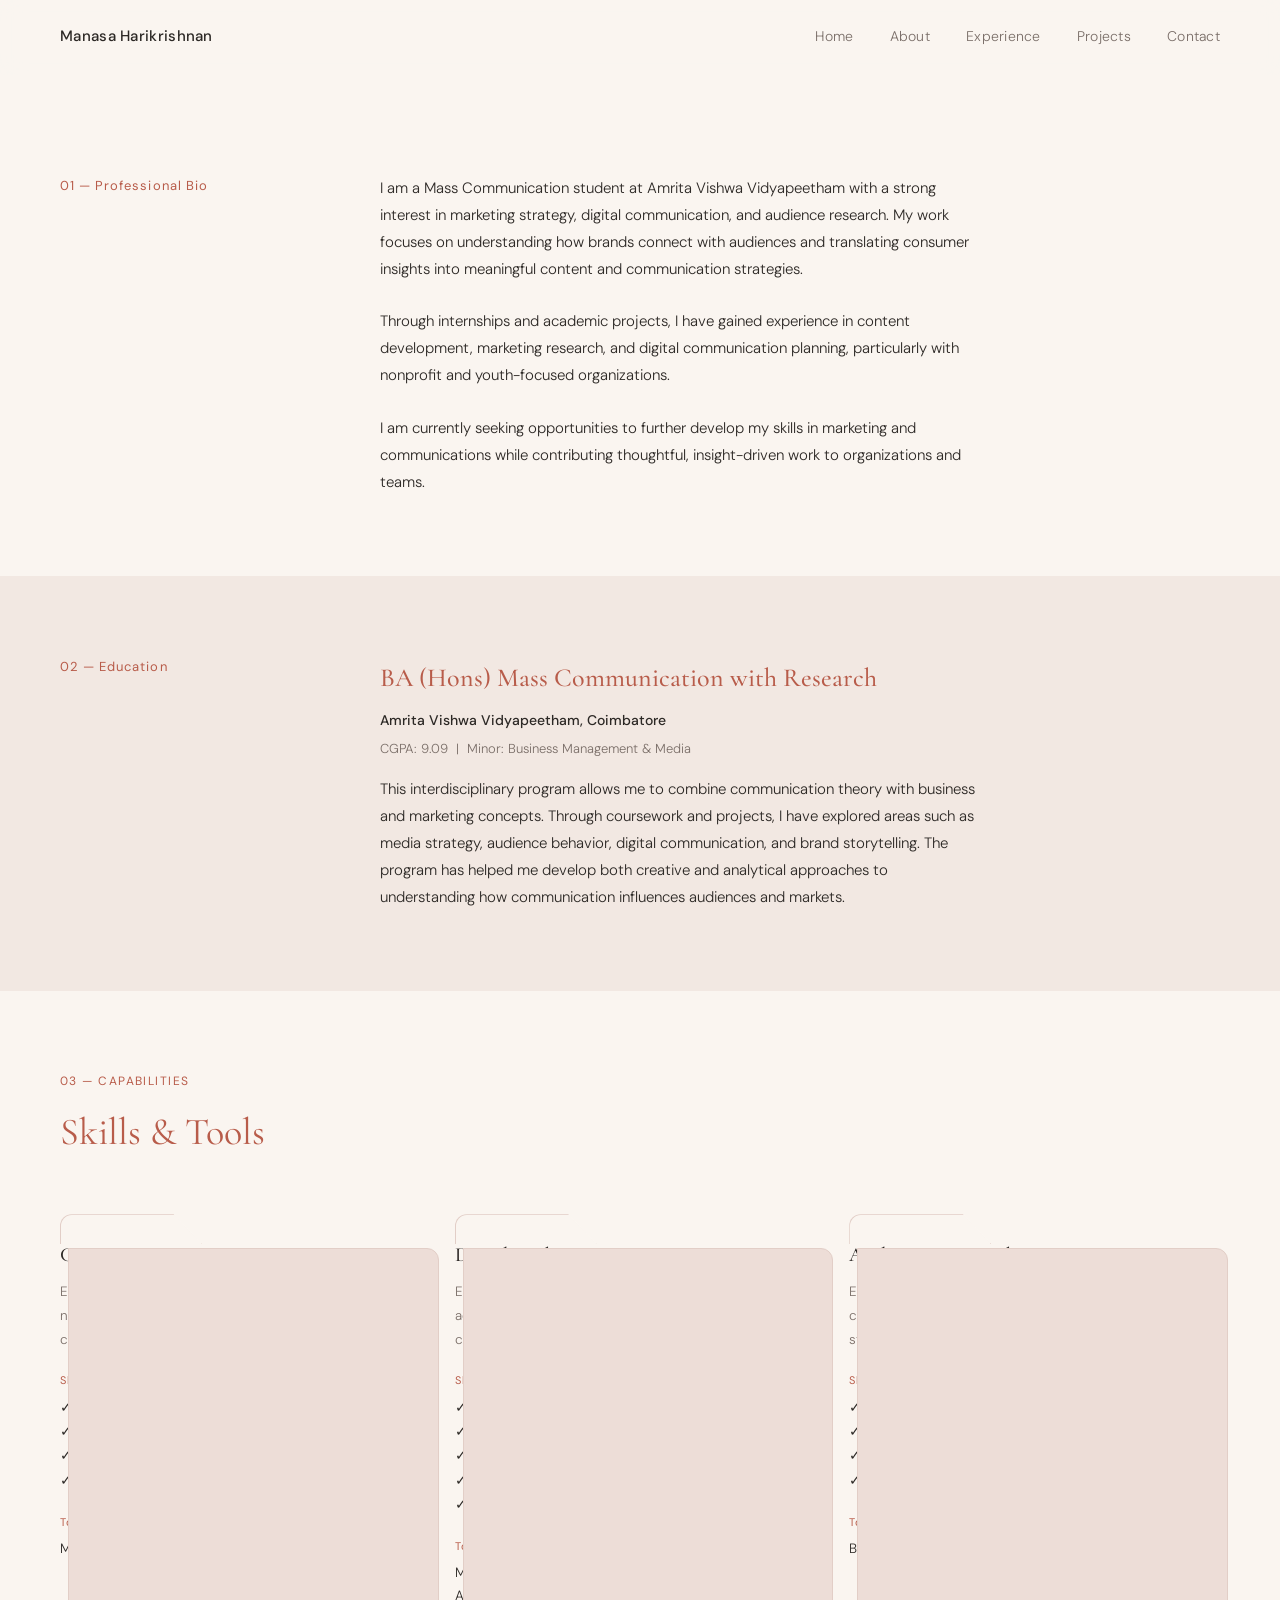
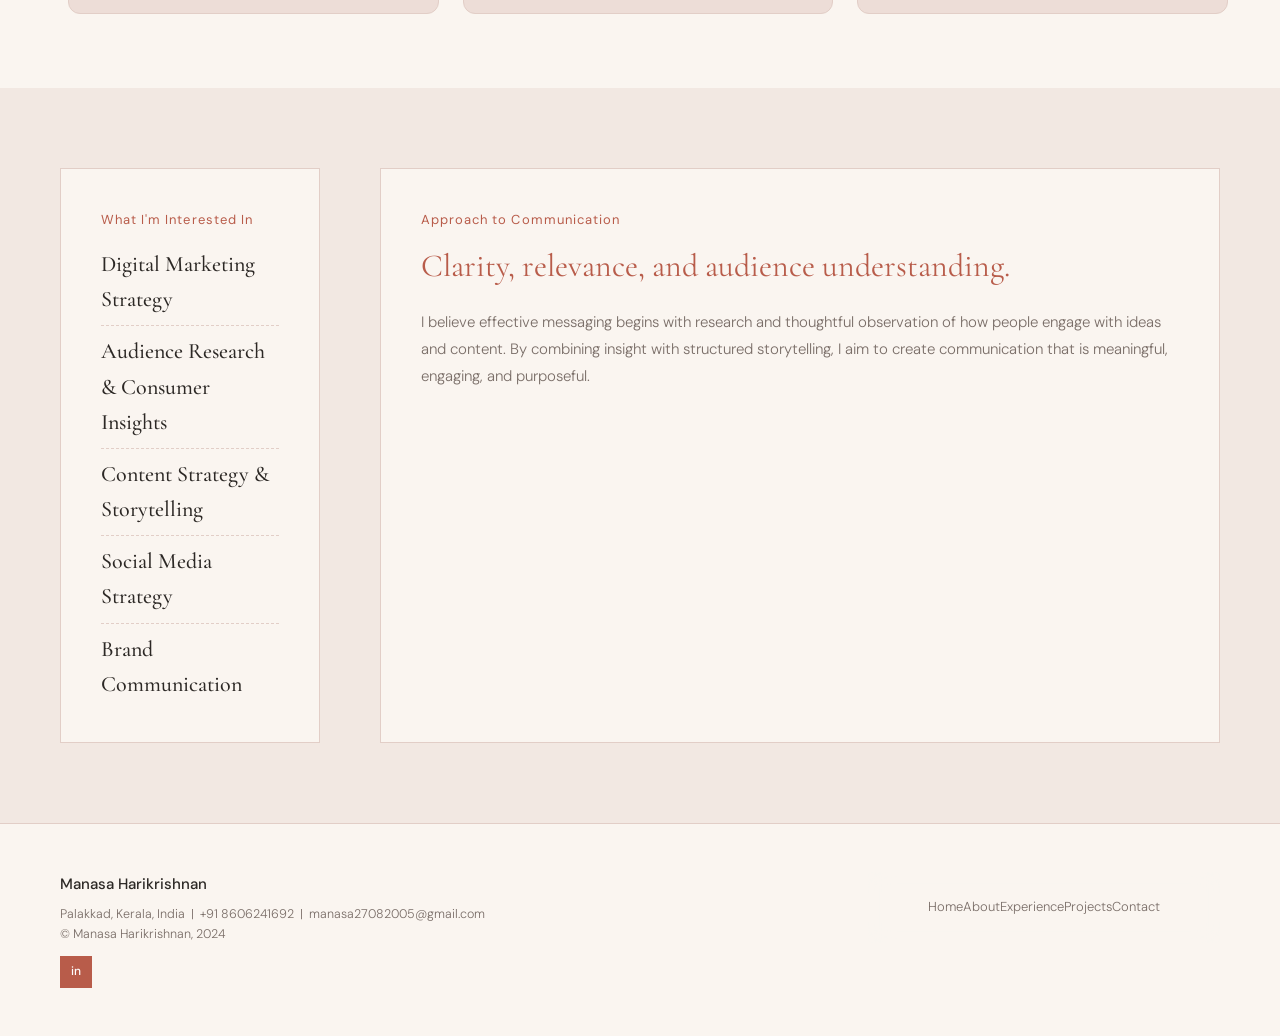
==== about.html @ 62000954 "Refactor styles, add folder UI, update nav and content" ====
<!DOCTYPE html>
<html lang="en">

<head>
    <meta charset="UTF-8">
    <meta name="viewport" content="width=device-width, initial-scale=1.0">
    <title>Manasa Harikrishnan — Marketing & Communications Portfolio</title>
    <link rel="preconnect" href="https://fonts.googleapis.com">
    <link rel="preconnect" href="https://fonts.gstatic.com" crossorigin>
    <link
        href="https://fonts.googleapis.com/css2?family=Cormorant+Garamond:ital,wght@0,300;0,400;0,500;0,600;1,300;1,400&family=DM+Sans:wght@300;400;500&display=swap"
        rel="stylesheet">
    <link rel="stylesheet" href="css/style.css">
</head>

<body>

    <nav id="navbar">
        <a href="index.html" class="nav-name">Manasa Harikrishnan</a>
        <ul class="nav-links">
            <li><a href="index.html#home">Home</a></li>
            <li><a href="about.html" class="active">About</a></li>
            <li><a href="experience.html">Experience</a></li>
            <li><a href="index.html#projects">Projects</a></li>
            <li><a href="index.html#contact">Contact</a></li>
        </ul>
    </nav>

    <!-- ABOUT PAGE CONTENT -->

    <!-- BIO SECTION -->
    <section class="about-hero" id="bio" style="padding-top: 100px;">
        <div class="two-col fade-in">
            <div>
                <p class="two-col-label">01 — Professional Bio</p>
            </div>
            <div class="two-col-content">
                <p>I am a Mass Communication student at Amrita Vishwa Vidyapeetham with a strong interest in marketing
                    strategy, digital communication, and audience research. My work focuses on understanding how brands
                    connect with audiences and translating consumer insights into meaningful content and communication
                    strategies.</p>
                <br>
                <p>Through internships and academic projects, I have gained experience in content development, marketing
                    research, and digital communication planning, particularly with nonprofit and youth-focused
                    organizations.</p>
                <br>
                <p>I am currently seeking opportunities to further develop my skills in marketing and communications
                    while contributing thoughtful, insight-driven work to organizations and teams.</p>
            </div>
        </div>
    </section>

    <!-- EDUCATION SECTION -->
    <section class="education-section highlights-section" id="education">
        <div class="two-col fade-in">
            <div>
                <p class="two-col-label">02 — Education</p>
            </div>
            <div class="two-col-content">
                <h3
                    style="font-family: 'Cormorant Garamond', serif; font-size: 26px; font-weight: 500; color: var(--terracotta); margin-bottom: 8px;">
                    BA (Hons) Mass Communication with Research</h3>
                <p style="font-weight: 500; color: var(--charcoal); font-size: 14px; margin-bottom: 4px;">Amrita Vishwa
                    Vidyapeetham, Coimbatore</p>
                <p style="font-size: 13px; color: var(--muted); margin-bottom: 16px;">CGPA: 9.09 &nbsp;|&nbsp; Minor:
                    Business Management & Media</p>
                <p>This interdisciplinary program allows me to combine communication theory with business and marketing
                    concepts. Through coursework and projects, I have explored areas such as media strategy, audience
                    behavior, digital communication, and brand storytelling. The program has helped me develop both
                    creative and analytical approaches to understanding how communication influences audiences and
                    markets.</p>
            </div>
        </div>
    </section>

    <!-- SKILLS SECTION -->
    <section class="skills-section" id="skills">
        <div class="certs-header fade-in">
            <p class="section-label">03 — Capabilities</p>
            <h2 class="certs-title">Skills & Tools</h2>
        </div>

        <div class="exp-grid" style="grid-template-columns: repeat(3, 1fr); margin-top: 40px;">
            <!-- Content & Writing -->
            <div class="exp-card fade-in" style="transition-delay:0.05s">
                <div class="exp-role" style="font-size: 20px;">Content & Writing</div>
                <p class="exp-desc" style="margin-bottom: 20px;">Experience creating structured written content, brand
                    narratives, and copy for digital platforms and communication campaigns.</p>

                <p class="two-col-label" style="font-size: 11px; margin-bottom: 6px;">Skills</p>
                <ul
                    style="list-style: none; color: var(--charcoal); font-size: 13.5px; font-weight: 400; margin-bottom: 20px; line-height: 1.8;">
                    <li>✓ Content Writing</li>
                    <li>✓ Copywriting</li>
                    <li>✓ Brand Storytelling</li>
                    <li>✓ Editing</li>
                </ul>

                <p class="two-col-label" style="font-size: 11px; margin-bottom: 6px;">Tools</p>
                <p style="font-size: 13.5px; color: var(--charcoal); font-weight: 300;">Medium, Blogger, WordPress,
                    Canva, Google Docs</p>
            </div>

            <!-- Digital Marketing -->
            <div class="exp-card fade-in" style="transition-delay:0.1s">
                <div class="exp-role" style="font-size: 20px;">Digital Marketing</div>
                <p class="exp-desc" style="margin-bottom: 20px;">Experience planning and supporting digital marketing
                    activities including social media management, email communication, and campaign planning.</p>

                <p class="two-col-label" style="font-size: 11px; margin-bottom: 6px;">Skills</p>
                <ul
                    style="list-style: none; color: var(--charcoal); font-size: 13.5px; font-weight: 400; margin-bottom: 20px; line-height: 1.8;">
                    <li>✓ Social Media Management</li>
                    <li>✓ Content Calendar Planning</li>
                    <li>✓ Email Marketing</li>
                    <li>✓ Search Engine Optimization (Foundational)</li>
                    <li>✓ Digital Analytics</li>
                </ul>

                <p class="two-col-label" style="font-size: 11px; margin-bottom: 6px;">Tools</p>
                <p style="font-size: 13.5px; color: var(--charcoal); font-weight: 300;">Meta Business Suite, Google
                    Sheets, Mailchimp, Google Analytics</p>
            </div>

            <!-- Analytics & Research -->
            <div class="exp-card fade-in" style="transition-delay:0.15s">
                <div class="exp-role" style="font-size: 20px;">Analytics & Research</div>
                <p class="exp-desc" style="margin-bottom: 20px;">Experience analyzing audiences, competitors, and
                    digital conversations to support marketing and communication strategies.</p>

                <p class="two-col-label" style="font-size: 11px; margin-bottom: 6px;">Skills</p>
                <ul
                    style="list-style: none; color: var(--charcoal); font-size: 13.5px; font-weight: 400; margin-bottom: 20px; line-height: 1.8;">
                    <li>✓ Audience Persona Development</li>
                    <li>✓ Social Listening</li>
                    <li>✓ Competitor Analysis</li>
                    <li>✓ Consumer Insight Research</li>
                </ul>

                <p class="two-col-label" style="font-size: 11px; margin-bottom: 6px;">Tools</p>
                <p style="font-size: 13.5px; color: var(--charcoal); font-weight: 300;">Brand24, BrandMentions, Google
                    Sheets</p>
            </div>
        </div>
    </section>

    <!-- INTERESTS & APPROACH -->
    <section class="interests-section highlights-section" id="interests">
        <div class="two-col fade-in">
            <!-- Left: Interests -->
            <div style="background: var(--cream); border: 1px solid var(--card-border); padding: 40px; height: 100%;">
                <p class="two-col-label" style="margin-bottom: 16px;">What I'm Interested In</p>
                <ul
                    style="list-style: none; color: var(--charcoal); font-family: 'Cormorant Garamond', serif; font-size: 22px; font-weight: 500; line-height: 1.6;">
                    <li style="margin-bottom: 8px; border-bottom: 1px dashed var(--card-border); padding-bottom: 8px;">
                        Digital Marketing Strategy</li>
                    <li style="margin-bottom: 8px; border-bottom: 1px dashed var(--card-border); padding-bottom: 8px;">
                        Audience Research & Consumer Insights</li>
                    <li style="margin-bottom: 8px; border-bottom: 1px dashed var(--card-border); padding-bottom: 8px;">
                        Content Strategy & Storytelling</li>
                    <li style="margin-bottom: 8px; border-bottom: 1px dashed var(--card-border); padding-bottom: 8px;">
                        Social Media Strategy</li>
                    <li>Brand Communication</li>
                </ul>
            </div>

            <!-- Right: Approach -->
            <div style="background: var(--cream); border: 1px solid var(--card-border); padding: 40px; height: 100%;">
                <p class="two-col-label" style="margin-bottom: 16px;">Approach to Communication</p>
                <h3
                    style="font-family: 'Cormorant Garamond', serif; font-size: 32px; font-weight: 400; color: var(--terracotta); margin-bottom: 24px; line-height: 1.2;">
                    Clarity, relevance, and audience understanding.</h3>
                <p style="color: var(--muted); font-size: 15px; line-height: 1.8;">I believe effective messaging begins
                    with research and thoughtful observation of how people engage with ideas and content. By combining
                    insight with structured storytelling, I aim to create communication that is meaningful, engaging,
                    and purposeful.</p>
            </div>
        </div>
    </section>

    <!-- FOOTER -->
    <footer>
        <div class="footer-left">
            <div class="footer-name">Manasa Harikrishnan</div>
            <div class="footer-meta">
                Palakkad, Kerala, India &nbsp;|&nbsp; +91 8606241692 &nbsp;|&nbsp; manasa27082005@gmail.com<br>
                © Manasa Harikrishnan, 2024
            </div>
            <a href="https://www.linkedin.com/in/manasa-harikrishnan" target="_blank" class="footer-linkedin"
                title="LinkedIn">in</a>
        </div>
        <div class="footer-right">
            <nav class="footer-nav">
                <a href="index.html#home">Home</a>
                <a href="about.html">About</a>
                <a href="experience.html">Experience</a>
                <a href="index.html#projects">Projects</a>
                <a href="index.html#contact">Contact</a>
            </nav>
        </div>
    </footer>

    <script>
        // Navbar scroll effect
        const navbar = document.getElementById('navbar');
        window.addEventListener('scroll', () => {
            navbar.classList.toggle('scrolled', window.scrollY > 20);
        });

        // Scroll fade-in
        const observer = new IntersectionObserver((entries) => {
            entries.forEach(entry => {
                if (entry.isIntersecting) {
                    entry.target.classList.add('visible');
                }
            });
        }, { threshold: 0.12 });

        document.querySelectorAll('.fade-in').forEach(el => observer.observe(el));

        // Activate on load for hero
        document.querySelectorAll('.hero .fade-in').forEach(el => {
            setTimeout(() => el.classList.add('visible'), 100);
        });

        // Active nav link on scroll
        const sections = document.querySelectorAll('section[id]');
        const navLinks = document.querySelectorAll('.nav-links a');
        window.addEventListener('scroll', () => {
            let current = '';
            sections.forEach(s => {
                if (window.scrollY >= s.offsetTop - 100) current = s.id;
            });
            navLinks.forEach(a => {
                a.classList.remove('active');
                if (a.getAttribute('href') === '#' + current) a.classList.add('active');
            });
        });
    </script>

</body>

</html>
---- css/style.css ----
:root {
            --cream: #faf5f0;
            --blush: #f2e8e2;
            --terracotta: #b85c4a;
            --terracotta-light: #c97260;
            --charcoal: #2c2825;
            --muted: #7a6e68;
            --card-bg: #edddd7;
            --card-border: #e2cec7;
            --folder-pink: #d4877a;
        }

        * {
            margin: 0;
            padding: 0;
            box-sizing: border-box;
        }

        html {
            scroll-behavior: smooth;
        }

        body {
            background-color: var(--cream);
            color: var(--charcoal);
            font-family: 'DM Sans', sans-serif;
            font-weight: 300;
            font-size: 15px;
            line-height: 1.7;
        }

        /* ── NAV ── */
        nav {
            display: flex;
            justify-content: space-between;
            align-items: center;
            padding: 24px 60px;
            background: var(--cream);
            position: sticky;
            top: 0;
            z-index: 100;
            border-bottom: 1px solid transparent;
            transition: border-color 0.3s;
        }

        nav.scrolled {
            border-bottom-color: var(--card-border);
        }

        .nav-name {
            font-family: 'DM Sans', sans-serif;
            font-weight: 500;
            font-size: 15px;
            letter-spacing: 0.02em;
            color: var(--charcoal);
            text-decoration: none;
        }

        .nav-links {
            display: flex;
            gap: 36px;
            list-style: none;
        }

        .nav-links a {
            font-size: 14px;
            color: var(--muted);
            text-decoration: none;
            letter-spacing: 0.02em;
            transition: color 0.2s;
        }

        .nav-links a:hover,
        .nav-links a.active {
            color: var(--terracotta);
        }

        /* ── HERO ── */
        .hero {
            padding: 60px 60px 80px;
            display: grid;
            grid-template-columns: 1fr 1fr;
            gap: 40px;
            align-items: center;
            min-height: calc(100vh - 72px);
        }

        .hero-text {
            position: relative;
            z-index: 2;
        }

        .hero-eyebrow {
            font-size: 12px;
            letter-spacing: 0.15em;
            text-transform: uppercase;
            color: var(--terracotta);
            margin-bottom: 24px;
            font-weight: 400;
        }

        .hero-headline {
            font-family: 'Cormorant Garamond', serif;
            font-size: clamp(42px, 5vw, 68px);
            font-weight: 400;
            line-height: 1.15;
            color: var(--terracotta);
            margin-bottom: 28px;
        }

        .hero-headline em {
            font-style: italic;
            font-weight: 300;
        }

        .hero-intro {
            color: var(--muted);
            font-size: 15px;
            line-height: 1.8;
            max-width: 440px;
            margin-bottom: 40px;
        }

        .hero-buttons {
            display: flex;
            gap: 16px;
            flex-wrap: wrap;
        }

        .btn-primary {
            padding: 12px 28px;
            background: var(--terracotta);
            color: white;
            text-decoration: none;
            font-size: 13px;
            letter-spacing: 0.08em;
            text-transform: uppercase;
            font-weight: 400;
            transition: background 0.2s;
        }

        .btn-primary:hover {
            background: var(--terracotta-light);
        }

        .btn-outline {
            padding: 12px 28px;
            border: 1px solid var(--terracotta);
            color: var(--terracotta);
            text-decoration: none;
            font-size: 13px;
            letter-spacing: 0.08em;
            text-transform: uppercase;
            font-weight: 400;
            transition: all 0.2s;
        }

        .btn-outline:hover {
            background: var(--terracotta);
            color: white;
        }

        .hero-image-wrap {
            position: relative;
            display: flex;
            justify-content: center;
            align-items: flex-start;
        }

        .hero-photo-placeholder {
            width: 100%;
            max-width: 380px;
            aspect-ratio: 3/4;
            background: var(--card-bg);
            position: relative;
            overflow: hidden;
        }

        .hero-photo-placeholder::after {
            content: '';
            position: absolute;
            inset: 0;
            background: linear-gradient(135deg, var(--card-bg) 0%, var(--card-border) 100%);
        }

        .hero-photo-placeholder .placeholder-text {
            position: absolute;
            bottom: 20px;
            left: 20px;
            font-size: 12px;
            color: var(--muted);
            letter-spacing: 0.1em;
            text-transform: uppercase;
            z-index: 2;
        }

        /* actual photo */
        .hero-photo-placeholder img {
            width: 100%;
            height: 100%;
            object-fit: cover;
            display: block;
        }

        /* ── SECTION COMMONS ── */
        section {
            padding: 80px 60px;
        }

        .section-label {
            font-size: 12px;
            letter-spacing: 0.12em;
            text-transform: uppercase;
            color: var(--terracotta);
            font-weight: 400;
            margin-bottom: 8px;
        }

        .two-col {
            display: grid;
            grid-template-columns: 260px 1fr;
            gap: 60px;
            align-items: start;
        }

        .two-col-label {
            font-size: 13px;
            letter-spacing: 0.08em;
            color: var(--terracotta);
            font-weight: 400;
        }

        .two-col-content {
            max-width: 600px;
        }

        .two-col-content p {
            color: var(--charcoal);
            font-size: 15px;
            line-height: 1.8;
            font-weight: 300;
        }

        /* ── QUICK HIGHLIGHTS ── */
        .highlights-section {
            background: var(--blush);
        }

        .highlights-header {
            margin-bottom: 48px;
        }

        .highlights-title {
            font-family: 'Cormorant Garamond', serif;
            font-size: 38px;
            font-weight: 400;
            color: var(--terracotta);
            margin-bottom: 12px;
        }

        .highlights-sub {
            color: var(--muted);
            font-size: 14px;
            max-width: 520px;
            line-height: 1.7;
        }

        .highlights-grid {
            display: grid;
            grid-template-columns: repeat(4, 1fr);
            gap: 20px;
        }

        .highlight-card {
            background: var(--cream);
            padding: 32px 28px;
            border: 1px solid var(--card-border);
            transition: transform 0.2s, box-shadow 0.2s;
        }

        .highlight-card:hover {
            transform: translateY(-4px);
            box-shadow: 0 12px 32px rgba(184, 92, 74, 0.1);
        }

        .highlight-card-num {
            font-family: 'Cormorant Garamond', serif;
            font-size: 28px;
            color: var(--terracotta);
            font-weight: 300;
            margin-bottom: 16px;
            opacity: 0.4;
        }

        .highlight-card-title {
            font-size: 14px;
            font-weight: 500;
            color: var(--charcoal);
            margin-bottom: 10px;
            letter-spacing: 0.02em;
        }

        .highlight-card-text {
            font-size: 13px;
            color: var(--muted);
            line-height: 1.7;
            font-weight: 300;
        }

        /* ── ABOUT ── */
        .about-section {}

        /* ── EXPERIENCE ── */
        .experience-section {
            background: var(--blush);
        }

        .exp-teaser {
            font-family: 'Cormorant Garamond', serif;
            font-size: 26px;
            color: var(--terracotta);
            font-weight: 400;
            line-height: 1.4;
            margin-bottom: 0;
        }

        .exp-grid {
            margin-top: 56px;
            display: grid;
            grid-template-columns: repeat(2, 1fr);
            gap: 24px;
        }

        .exp-card {
            background: var(--cream);
            padding: 32px 28px;
            border: 1px solid var(--card-border);
            position: relative;
            overflow: hidden;
            transition: transform 0.2s;
        }

        .exp-card:hover {
            transform: translateY(-3px);
        }

        .exp-card-top {
            display: flex;
            align-items: center;
            gap: 12px;
            margin-bottom: 20px;
        }

        .exp-dot {
            width: 8px;
            height: 8px;
            background: var(--terracotta);
            border-radius: 50%;
            flex-shrink: 0;
        }

        .exp-org {
            font-size: 11px;
            letter-spacing: 0.1em;
            text-transform: uppercase;
            color: var(--terracotta);
            font-weight: 400;
        }

        .exp-role {
            font-family: 'Cormorant Garamond', serif;
            font-size: 22px;
            font-weight: 500;
            color: var(--charcoal);
            margin-bottom: 12px;
            line-height: 1.3;
        }

        .exp-desc {
            font-size: 13.5px;
            color: var(--muted);
            line-height: 1.75;
            font-weight: 300;
        }

        /* ── PROJECTS ── */
        .projects-section {}

        .projects-header {
            margin-bottom: 48px;
        }

        .projects-title {
            font-family: 'Cormorant Garamond', serif;
            font-size: 38px;
            font-weight: 400;
            color: var(--terracotta);
            margin-bottom: 12px;
        }

        .projects-sub {
            color: var(--muted);
            font-size: 14px;
            max-width: 480px;
        }

        .projects-grid {
            display: grid;
            grid-template-columns: repeat(3, 1fr);
            gap: 24px;
        }

        .project-card {
            background: var(--cream);
            border: 1px solid var(--card-border);
            overflow: hidden;
            transition: transform 0.25s, box-shadow 0.25s;
            cursor: pointer;
            text-decoration: none;
            display: block;
        }

        .project-card:hover {
            transform: translateY(-5px);
            box-shadow: 0 16px 40px rgba(184, 92, 74, 0.12);
        }

        /* ── EXPERIENCE EXTENDED DETAILS ── */
        .exp-details {
            display: none;
            background: rgba(255, 255, 255, 0.5);
            padding: 24px;
            margin-top: 20px;
            border-top: 1px dashed var(--card-border);
            border-radius: 4px;
        }

        .exp-card.expanded .exp-details {
            display: block;
            animation: slideDown 0.3s ease-out;
        }

        @keyframes slideDown {
            from {
                opacity: 0;
                transform: translateY(-10px);
            }

            to {
                opacity: 1;
                transform: translateY(0);
            }
        }

        .exp-detail-section {
            margin-bottom: 20px;
        }

        .exp-detail-title {
            font-size: 11px;
            letter-spacing: 0.1em;
            text-transform: uppercase;
            color: var(--terracotta);
            margin-bottom: 6px;
            font-weight: 500;
        }

        .exp-detail-text {
            font-size: 13.5px;
            color: var(--charcoal);
            line-height: 1.7;
            font-weight: 300;
        }

        .exp-detail-text ul {
            padding-left: 20px;
            margin-top: 8px;
        }

        .btn-small {
            padding: 8px 16px;
            border: 1px solid var(--terracotta);
            color: var(--terracotta);
            text-decoration: none;
            font-size: 11px;
            letter-spacing: 0.08em;
            text-transform: uppercase;
            display: inline-block;
            margin-top: 12px;
            transition: all 0.2s;
        }

        .btn-small:hover {
            background: var(--terracotta);
            color: white;
        }

        /* ── GENERAL TOGGLE ── */
        .exp-card-toggle {
            cursor: pointer;
        }

        .exp-card {
            transition: all 0.3s ease;
        }

        .exp-card.expanded {
            grid-column: 1 / -1;
            /* Make expanded card span full width */
            transform: none;
            box-shadow: 0 12px 32px rgba(184, 92, 74, 0.08);
        }

        .folder-visual {
            height: 140px;
            background: var(--card-bg);
            display: flex;
            align-items: center;
            justify-content: center;
            position: relative;
        }

        .folder-icon {
            width: 80px;
            height: 66px;
            position: relative;
        }

        .folder-icon .folder-back {
            position: absolute;
            bottom: 0;
            left: 0;
            width: 100%;
            height: 56px;
            background: var(--folder-pink);
            border-radius: 0 4px 4px 4px;
        }

        .folder-icon .folder-tab {
            position: absolute;
            top: 0;
            left: 0;
            width: 40%;
            height: 16px;
            background: var(--folder-pink);
            border-radius: 4px 4px 0 0;
        }

        .folder-icon .folder-shine {
            position: absolute;
            top: 22px;
            left: 50%;
            transform: translateX(-50%);
            width: 16px;
            height: 16px;
            color: rgba(255, 255, 255, 0.7);
            font-size: 14px;
        }

        .project-info {
            padding: 24px 24px 28px;
        }

        .project-title {
            font-size: 14px;
            font-weight: 500;
            color: var(--terracotta);
            margin-bottom: 10px;
            letter-spacing: 0.02em;
        }

        .project-desc {
            font-size: 13px;
            color: var(--muted);
            line-height: 1.7;
            font-weight: 300;
        }

        /* ── CERTIFICATIONS ── */
        .certs-section {
            background: var(--blush);
        }

        .certs-header {
            margin-bottom: 48px;
        }

        .certs-title {
            font-family: 'Cormorant Garamond', serif;
            font-size: 38px;
            font-weight: 400;
            color: var(--terracotta);
        }

        .certs-list {
            display: grid;
            grid-template-columns: repeat(3, 1fr);
            gap: 16px;
        }

        .cert-item {
            background: var(--cream);
            padding: 20px 24px;
            border: 1px solid var(--card-border);
            display: flex;
            align-items: center;
            gap: 14px;
            transition: transform 0.2s;
        }

        .cert-item:hover {
            transform: translateX(4px);
        }

        .cert-check {
            width: 28px;
            height: 28px;
            background: var(--terracotta);
            border-radius: 50%;
            display: flex;
            align-items: center;
            justify-content: center;
            flex-shrink: 0;
            color: white;
            font-size: 12px;
        }

        .cert-name {
            font-size: 13.5px;
            color: var(--charcoal);
            font-weight: 400;
            line-height: 1.4;
        }

        /* ── CTA ── */
        .cta-section {
            text-align: left;
            padding: 100px 60px;
        }

        .cta-heading {
            font-family: 'Cormorant Garamond', serif;
            font-size: clamp(36px, 4.5vw, 58px);
            font-weight: 400;
            color: var(--terracotta);
            line-height: 1.25;
            max-width: 640px;
            margin-bottom: 40px;
        }

        .cta-buttons {
            display: flex;
            gap: 16px;
        }

        /* ── CONTACT ── */
        .contact-section {
            background: var(--blush);
            padding: 80px 60px;
        }

        .contact-grid {
            display: grid;
            grid-template-columns: 1fr 1fr;
            gap: 80px;
            align-items: start;
        }

        .contact-left {}

        .contact-title {
            font-family: 'Cormorant Garamond', serif;
            font-size: 38px;
            font-weight: 400;
            color: var(--terracotta);
            margin-bottom: 16px;
        }

        .contact-text {
            color: var(--muted);
            font-size: 14px;
            line-height: 1.8;
            max-width: 380px;
        }

        .contact-right {}

        .contact-items {
            display: flex;
            flex-direction: column;
            gap: 0;
        }

        .contact-row {
            display: flex;
            justify-content: space-between;
            align-items: center;
            padding: 18px 0;
            border-bottom: 1px solid var(--card-border);
        }

        .contact-row:first-child {
            border-top: 1px solid var(--card-border);
        }

        .contact-row-label {
            font-size: 11px;
            letter-spacing: 0.12em;
            text-transform: uppercase;
            color: var(--muted);
            font-weight: 400;
        }

        .contact-row-val {
            font-size: 14px;
            color: var(--charcoal);
            text-decoration: none;
            transition: color 0.2s;
        }

        .contact-row-val:hover {
            color: var(--terracotta);
        }

        /* ── FOOTER ── */
        footer {
            background: var(--cream);
            padding: 48px 60px;
            display: grid;
            grid-template-columns: 1fr auto;
            align-items: start;
            border-top: 1px solid var(--card-border);
        }

        .footer-left {}

        .footer-name {
            font-family: 'DM Sans', sans-serif;
            font-weight: 500;
            font-size: 15px;
            color: var(--charcoal);
            margin-bottom: 6px;
        }

        .footer-meta {
            font-size: 12.5px;
            color: var(--muted);
            line-height: 1.6;
        }

        .footer-linkedin {
            display: inline-flex;
            align-items: center;
            justify-content: center;
            width: 32px;
            height: 32px;
            background: var(--terracotta);
            color: white;
            text-decoration: none;
            font-size: 12px;
            margin-top: 12px;
            font-weight: 500;
            letter-spacing: 0;
            transition: background 0.2s;
        }

        .footer-linkedin:hover {
            background: var(--terracotta-light);
        }

        .footer-right {
            display: flex;
            flex-direction: column;
            align-items: flex-end;
            gap: 8px;
        }

        .footer-nav a {
            display: block;
            font-size: 13px;
            color: var(--muted);
            text-decoration: none;
            text-align: right;
            transition: color 0.2s;
        }

        .footer-nav a:hover {
            color: var(--terracotta);
        }

        /* ── DIVIDER ── */
        .section-divider {
            width: 60px;
            height: 1px;
            background: var(--terracotta);
            margin-bottom: 48px;
            opacity: 0.4;
        }

        /* ── SCROLL FADE IN ── */
        .fade-in {
            opacity: 0;
            transform: translateY(24px);
            transition: opacity 0.6s ease, transform 0.6s ease;
        }

        .fade-in.visible {
            opacity: 1;
            transform: none;
        }

        /* ── RESPONSIVE ── */
        @media (max-width: 960px) {
            nav {
                padding: 20px 32px;
            }

            section {
                padding: 60px 32px;
            }

            .hero {
                padding: 48px 32px 64px;
                grid-template-columns: 1fr;
                min-height: auto;
            }

            .hero-image-wrap {
                display: none;
            }

            .two-col {
                grid-template-columns: 1fr;
                gap: 20px;
            }

            .highlights-grid {
                grid-template-columns: repeat(2, 1fr);
            }

            .projects-grid {
                grid-template-columns: repeat(2, 1fr);
            }

            .exp-grid {
                grid-template-columns: 1fr;
            }

            .certs-list {
                grid-template-columns: repeat(2, 1fr);
            }

            .contact-grid {
                grid-template-columns: 1fr;
                gap: 40px;
            }

            footer {
                grid-template-columns: 1fr;
                gap: 32px;
            }

            .footer-right {
                align-items: flex-start;
            }

            .footer-nav a {
                text-align: left;
            }

            .cta-section {
                padding: 72px 32px;
            }
        }

        @media (max-width: 560px) {
            nav {
                padding: 16px 20px;
            }

            section {
                padding: 48px 20px;
            }

            .hero {
                padding: 36px 20px 52px;
            }

            .highlights-grid {
                grid-template-columns: 1fr;
            }

            .projects-grid {
                grid-template-columns: 1fr;
            }

            .certs-list {
                grid-template-columns: 1fr;
            }

            .cta-section {
                padding: 60px 20px;
            }

            footer {
                padding: 40px 20px;
            }
        }
/* --- PREMIUM FOLDER UI AESTHETICS --- */
.projects-grid, .exp-grid {
    gap: 40px 24px;
}

.project-card, .exp-card {
    background: transparent !important;
    border: none !important;
    box-shadow: none !important;
    position: relative;
    padding: 0 !important;
    margin-top: 30px; 
    border-radius: 12px;
    overflow: visible !important;
}

.folder-visual {
    display: none !important;
}

.project-info {
    cursor: pointer;
}

.project-info, .exp-card-toggle {
    background: var(--cream);
    padding: 32px 28px !important;
    border: 1px solid var(--card-border);
    border-radius: 0 12px 12px 12px;
    position: relative;
    z-index: 2;
    transition: all 0.4s cubic-bezier(0.175, 0.885, 0.32, 1.275);
    height: 100%;
    display: flex;
    flex-direction: column;
}

/* Push button to bottom */
.project-info .btn-small {
    margin-top: auto;
    align-self: flex-start;
}

.project-card::before, .exp-card::before {
    content: '';
    position: absolute;
    top: -28px;
    left: 0;
    width: 50%;
    max-width: 140px;
    height: 29px;
    background: var(--cream);
    border: 1px solid var(--card-border);
    border-bottom: none;
    border-radius: 12px 12px 0 0;
    z-index: 3;
    transition: all 0.4s cubic-bezier(0.175, 0.885, 0.32, 1.275);
    clip-path: polygon(0 0, 80% 0, 100% 100%, 0 100%);
}

.project-card::after, .exp-card::after {
    content: '';
    position: absolute;
    top: 6px;
    left: 8px;
    right: -8px;
    bottom: -6px;
    background: var(--card-bg);
    border-radius: 0 12px 12px 12px;
    z-index: 1;
    transition: all 0.4s cubic-bezier(0.175, 0.885, 0.32, 1.275);
    border: 1px solid var(--card-border);
}

/* Hover interactions */
.project-card:hover .project-info, 
.exp-card:hover .exp-card-toggle {
    transform: translateY(-8px) translateX(-4px);
    background: #ffffff;
}

.project-card:hover::before,
.exp-card:hover::before {
    transform: translateY(-8px) translateX(-4px);
    background: #ffffff;
}

.project-card:hover::after,
.exp-card:hover::after {
    transform: translateY(4px) translateX(4px);
    background: var(--folder-pink);
    opacity: 0.3;
}

/* Expanded state for exp-card */
.exp-card.expanded {
    background: var(--cream) !important;
    border: 1px solid var(--card-border) !important;
    border-radius: 12px;
    padding: 0 !important;
    margin-top: 0;
    box-shadow: 0 20px 40px rgba(184, 92, 74, 0.08) !important;
}

.exp-card.expanded::before, .exp-card.expanded::after {
    display: none !important;
}

.exp-card.expanded .exp-card-toggle {
    background: transparent;
    border: none;
    border-bottom: 1px dashed var(--card-border);
    border-radius: 12px 12px 0 0;
    transform: none !important;
    padding-bottom: 24px !important;
}
.exp-card.expanded .exp-details {
    background: transparent;
    border: none;
    padding: 0 28px 32px;
}

/* Global Nav Glassmorphism & Aesthetics */
nav {
    background: rgba(250, 245, 240, 0.85) !important;
    backdrop-filter: blur(12px);
    -webkit-backdrop-filter: blur(12px);
}

.nav-links a.active {
    font-weight: 500;
    position: relative;
}
.nav-links a.active::after {
    content: '';
    position: absolute;
    bottom: -4px;
    left: 0;
    width: 100%;
    height: 2px;
    background: var(--terracotta);
    border-radius: 2px;
}
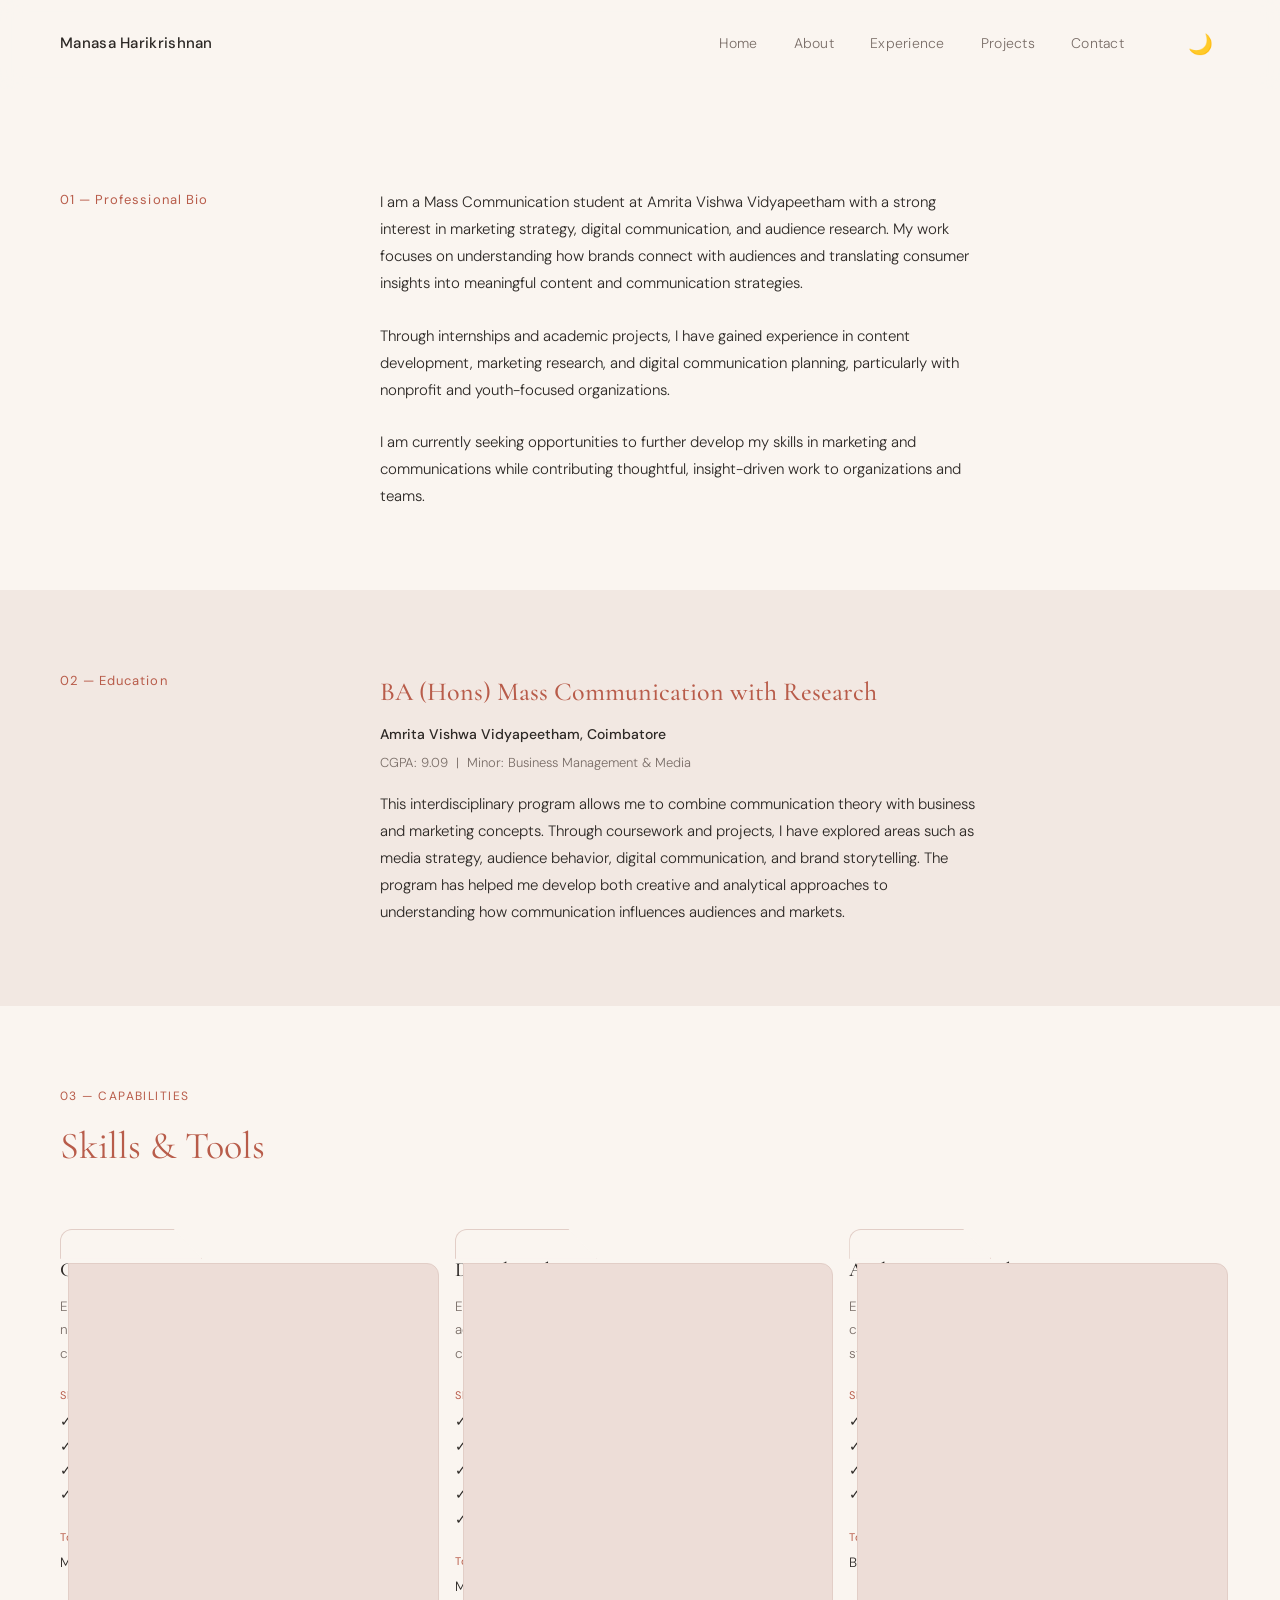
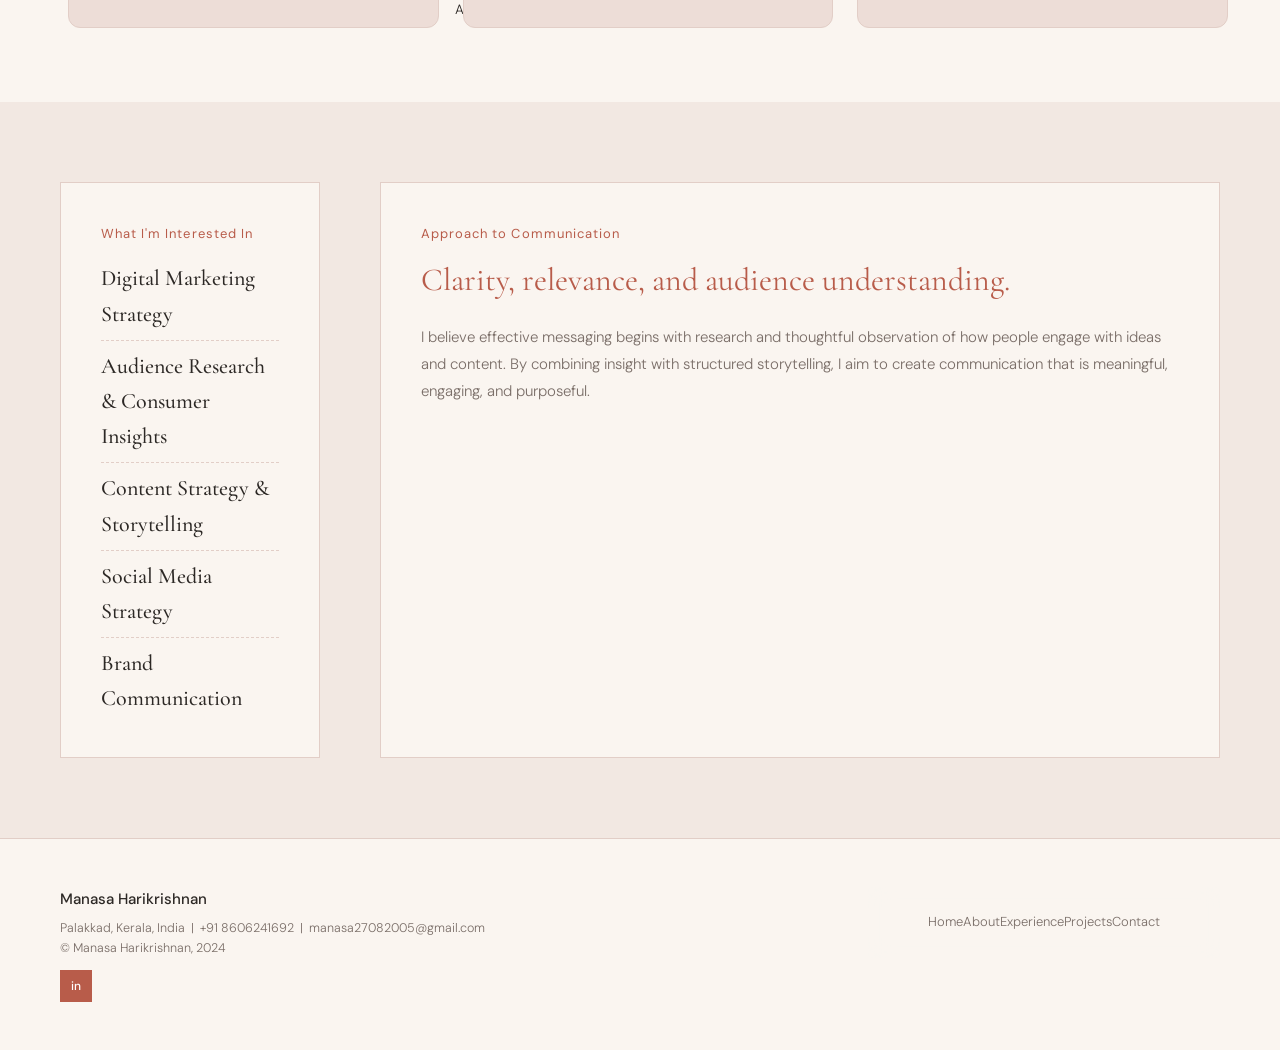
==== commit 9521960e: "Enhance portfolio aesthetics with case study pages, project layout and custom interactions" ====
--- a/about.html
+++ b/about.html
@@ -23,6 +23,7 @@
             <li><a href="experience.html">Experience</a></li>
             <li><a href="index.html#projects">Projects</a></li>
             <li><a href="index.html#contact">Contact</a></li>
+            <li><button id="theme-toggle-btn" class="theme-toggle" aria-label="Toggle Dark Mode">🌙</button></li>
         </ul>
     </nav>
 
@@ -238,6 +239,33 @@
         });
     </script>
 
+
+    <!-- CUSTOM FEATURES SCRIPT -->
+        <script>
+        // Theme Toggle Logic
+        const themeBtn = document.getElementById('theme-toggle-btn');
+        if (themeBtn) {
+            themeBtn.addEventListener('click', () => {
+                const html = document.documentElement;
+                if (html.getAttribute('data-theme') === 'dark') {
+                    html.removeAttribute('data-theme');
+                    themeBtn.innerHTML = '🌙';
+                    localStorage.setItem('theme', 'light');
+                } else {
+                    html.setAttribute('data-theme', 'dark');
+                    themeBtn.innerHTML = '☀️';
+                    localStorage.setItem('theme', 'dark');
+                }
+            });
+
+            // Load saved theme
+            if (localStorage.getItem('theme') === 'dark') {
+                document.documentElement.setAttribute('data-theme', 'dark');
+                themeBtn.innerHTML = '☀️';
+            }
+        }
+    </script>
+
 </body>
 
 </html>
--- a/css/style.css
+++ b/css/style.css
@@ -1049,3 +1049,169 @@
     background: var(--terracotta);
     border-radius: 2px;
 }
+
+/* --- DARK MODE VARIABLES --- */
+html[data-theme='dark'] {
+    --cream: #1a1817;      /* Very dark brown/black */
+    --blush: #262221;      /* Slightly lighter dark */
+    --terracotta: #d47e6b; /* Lighter, more pastel terracotta for contrast */
+    --terracotta-light: #e69d8e;
+    --charcoal: #faf5f0;   /* Light text */
+    --muted: #a89d97;      /* Muted light text */
+    --card-bg: #2a2523;    
+    --card-border: #3d3532;
+    --folder-pink: #9e5b50;
+}
+
+/* Dark mode specific overrides */
+html[data-theme='dark'] nav {
+    background: rgba(26, 24, 23, 0.85) !important;
+}
+
+html[data-theme='dark'] .hero-photo-placeholder::after {
+    background: linear-gradient(135deg, var(--card-bg) 0%, var(--card-border) 100%);
+}
+
+html[data-theme='dark'] .project-info, 
+html[data-theme='dark'] .exp-card-toggle {
+    background: var(--cream);
+}
+html[data-theme='dark'] .project-card:hover .project-info, 
+html[data-theme='dark'] .exp-card:hover .exp-card-toggle {
+    background: var(--blush);
+}
+html[data-theme='dark'] .project-card::before, 
+html[data-theme='dark'] .exp-card::before {
+    background: var(--cream);
+}
+html[data-theme='dark'] .project-card:hover::before,
+html[data-theme='dark'] .exp-card:hover::before {
+    background: var(--blush);
+}
+
+/* Theme Toggle Button */
+.theme-toggle {
+    background: none;
+    border: none;
+    cursor: none !important;
+    font-size: 20px;
+    display: flex;
+    align-items: center;
+    justify-content: center;
+    width: 40px;
+    height: 40px;
+    border-radius: 50%;
+    color: var(--charcoal);
+    transition: background 0.2s;
+    padding: 0;
+    margin-left: 20px;
+}
+
+.theme-toggle:hover {
+    background: var(--card-border);
+}
+
+/* Expand nav area slightly */
+.nav-links {
+    align-items: center;
+}
+
+/* --- RESUME MODAL --- */
+.resume-modal {
+    position: fixed;
+    top: 0;
+    left: 0;
+    width: 100%;
+    height: 100vh;
+    background: rgba(26, 24, 23, 0.4);
+    backdrop-filter: blur(16px);
+    -webkit-backdrop-filter: blur(16px);
+    z-index: 10000;
+    display: flex;
+    align-items: center;
+    justify-content: center;
+    opacity: 0;
+    pointer-events: none;
+    transition: opacity 0.4s ease;
+}
+
+.resume-modal.active {
+    opacity: 1;
+    pointer-events: all;
+}
+
+.resume-modal-content {
+    background: var(--cream);
+    width: 90%;
+    max-width: 600px;
+    max-height: 85vh;
+    border-radius: 20px;
+    padding: 48px 40px;
+    border: 1px solid var(--card-border);
+    box-shadow: 0 40px 80px rgba(0,0,0,0.1);
+    transform: translateY(40px);
+    transition: transform 0.5s cubic-bezier(0.175, 0.885, 0.32, 1.275);
+    overflow-y: auto;
+    position: relative;
+    cursor: auto !important; /* Allow normal scrolling interaction */
+}
+
+.resume-modal.active .resume-modal-content {
+    transform: translateY(0);
+}
+
+.close-modal {
+    position: absolute;
+    top: 24px;
+    right: 32px;
+    background: none;
+    border: none;
+    font-size: 28px;
+    color: var(--muted);
+    cursor: pointer !important; /* Exemption from custom cursor for safety */
+    transition: color 0.2s;
+}
+
+.close-modal:hover {
+    color: var(--terracotta);
+}
+
+.resume-timeline {
+    margin: 32px 0;
+    padding-left: 20px;
+    border-left: 2px solid var(--card-border);
+}
+
+.resume-item {
+    position: relative;
+    margin-bottom: 32px;
+}
+
+.resume-item::before {
+    content: '';
+    position: absolute;
+    left: -27px;
+    top: 6px;
+    width: 12px;
+    height: 12px;
+    border-radius: 50%;
+    background: var(--terracotta);
+    border: 3px solid var(--cream);
+}
+
+html[data-theme='dark'] .resume-item::before {
+    border-color: var(--card-bg);
+}
+
+.resume-item h4 {
+    font-size: 16px;
+    font-weight: 500;
+    color: var(--charcoal);
+    margin-bottom: 4px;
+}
+
+.resume-item p {
+    font-size: 13px;
+    color: var(--muted);
+    line-height: 1.5;
+}
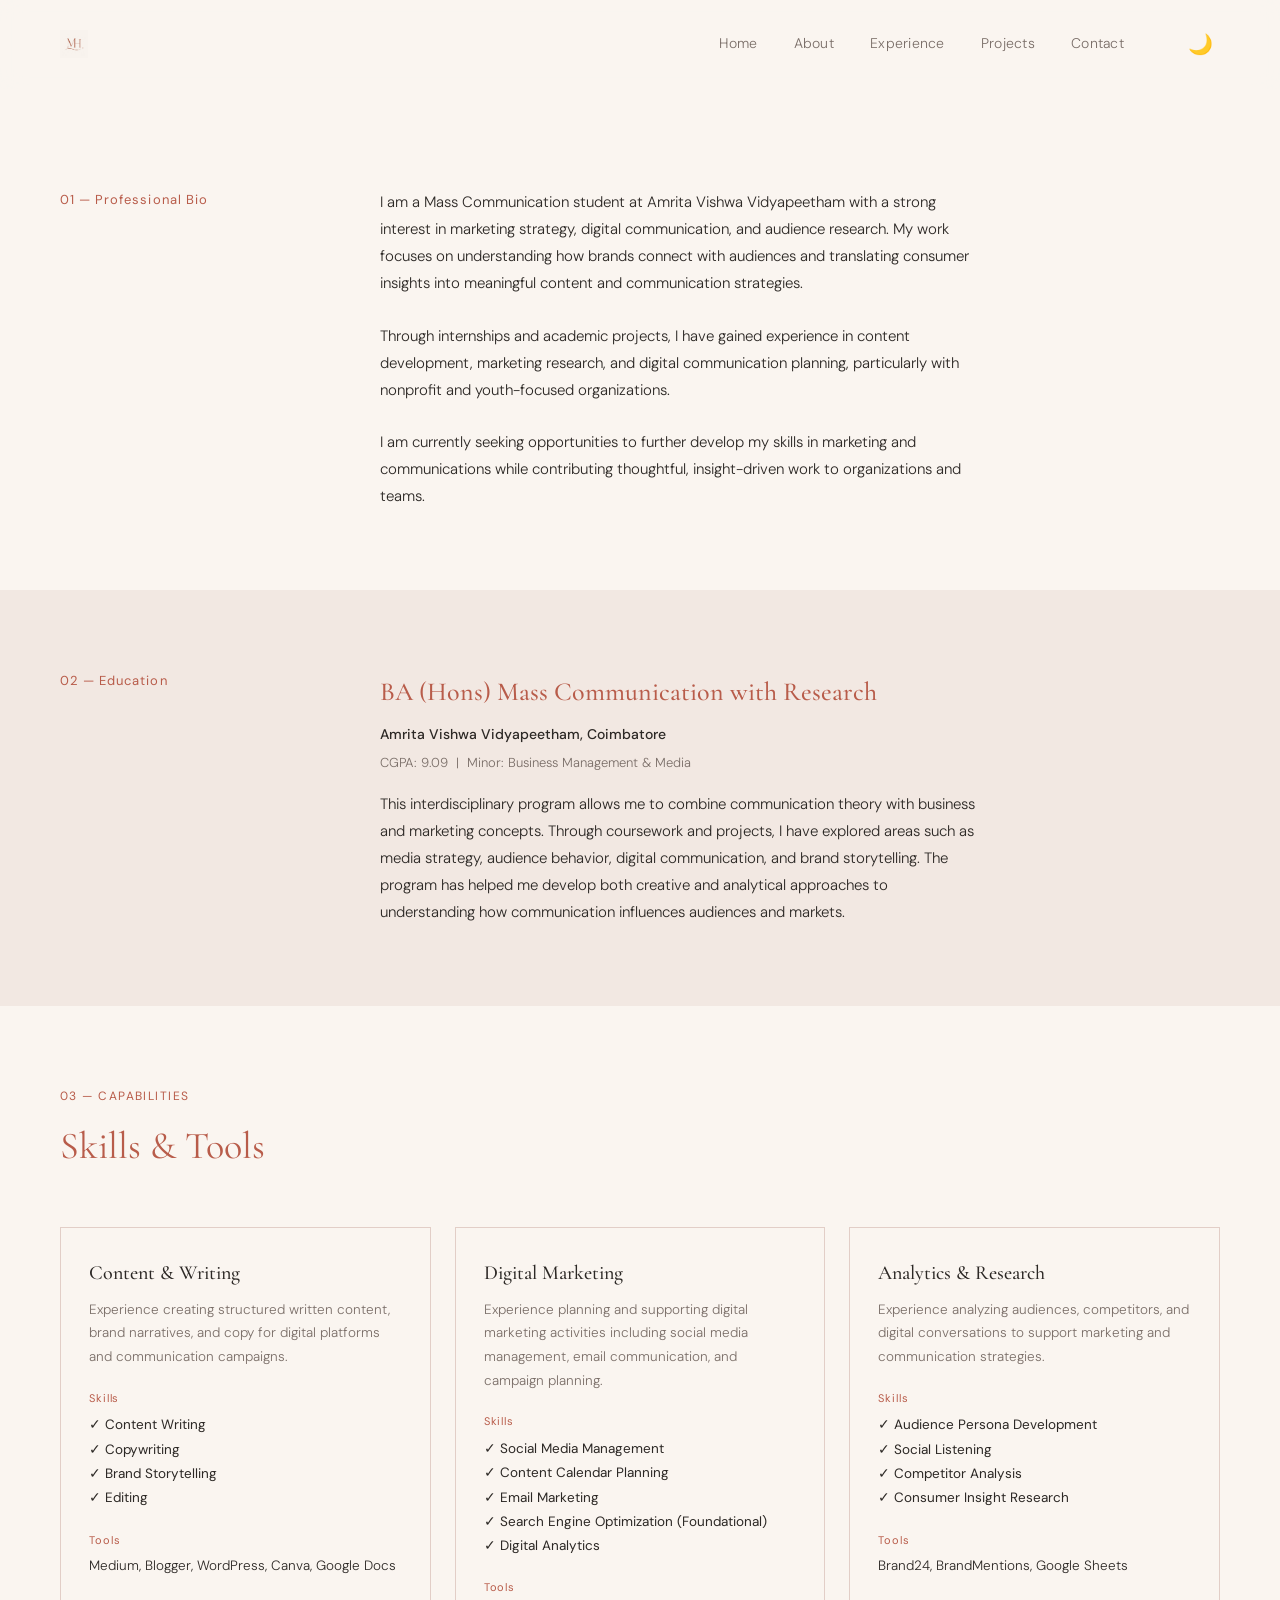
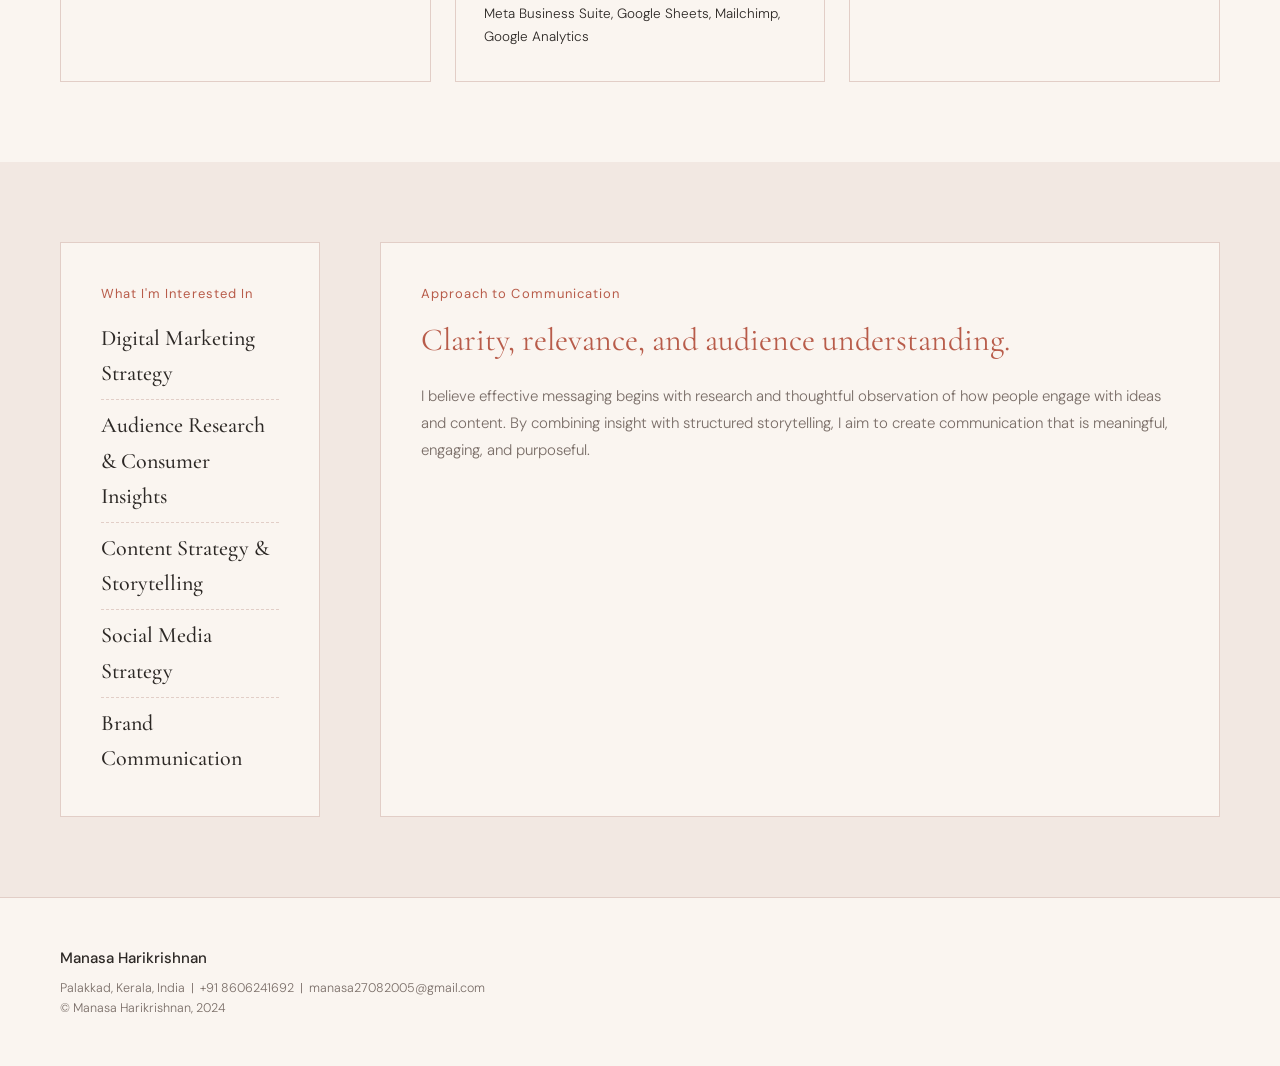
==== commit 5cc07d89: "Update hero copy, certifications, header logo, and resume link" ====
--- a/about.html
+++ b/about.html
@@ -2,6 +2,7 @@
 <html lang="en">
 
 <head>
+    <link rel="icon" type="image/png" href="favicon.png">
     <meta charset="UTF-8">
     <meta name="viewport" content="width=device-width, initial-scale=1.0">
     <title>Manasa Harikrishnan — Marketing & Communications Portfolio</title>
@@ -16,7 +17,7 @@
 <body>
 
     <nav id="navbar">
-        <a href="index.html" class="nav-name">Manasa Harikrishnan</a>
+        <a href="index.html" class="nav-name" style="display: flex; align-items: center;"><img src="favicon.png" alt="Manasa Harikrishnan" style="height: 28px; width: auto;"></a>
         <ul class="nav-links">
             <li><a href="index.html#home">Home</a></li>
             <li><a href="about.html" class="active">About</a></li>
@@ -187,18 +188,9 @@
                 Palakkad, Kerala, India &nbsp;|&nbsp; +91 8606241692 &nbsp;|&nbsp; manasa27082005@gmail.com<br>
                 © Manasa Harikrishnan, 2024
             </div>
-            <a href="https://www.linkedin.com/in/manasa-harikrishnan" target="_blank" class="footer-linkedin"
-                title="LinkedIn">in</a>
-        </div>
-        <div class="footer-right">
-            <nav class="footer-nav">
-                <a href="index.html#home">Home</a>
-                <a href="about.html">About</a>
-                <a href="experience.html">Experience</a>
-                <a href="index.html#projects">Projects</a>
-                <a href="index.html#contact">Contact</a>
-            </nav>
-        </div>
+            
+        </div>
+        
     </footer>
 
     <script>
--- a/css/style.css
+++ b/css/style.css
@@ -1,923 +1,926 @@
 :root {
-            --cream: #faf5f0;
-            --blush: #f2e8e2;
-            --terracotta: #b85c4a;
-            --terracotta-light: #c97260;
-            --charcoal: #2c2825;
-            --muted: #7a6e68;
-            --card-bg: #edddd7;
-            --card-border: #e2cec7;
-            --folder-pink: #d4877a;
-        }
-
-        * {
-            margin: 0;
-            padding: 0;
-            box-sizing: border-box;
-        }
-
-        html {
-            scroll-behavior: smooth;
-        }
-
-        body {
-            background-color: var(--cream);
-            color: var(--charcoal);
-            font-family: 'DM Sans', sans-serif;
-            font-weight: 300;
-            font-size: 15px;
-            line-height: 1.7;
-        }
-
-        /* ── NAV ── */
-        nav {
-            display: flex;
-            justify-content: space-between;
-            align-items: center;
-            padding: 24px 60px;
-            background: var(--cream);
-            position: sticky;
-            top: 0;
-            z-index: 100;
-            border-bottom: 1px solid transparent;
-            transition: border-color 0.3s;
-        }
-
-        nav.scrolled {
-            border-bottom-color: var(--card-border);
-        }
-
-        .nav-name {
-            font-family: 'DM Sans', sans-serif;
-            font-weight: 500;
-            font-size: 15px;
-            letter-spacing: 0.02em;
-            color: var(--charcoal);
-            text-decoration: none;
-        }
-
-        .nav-links {
-            display: flex;
-            gap: 36px;
-            list-style: none;
-        }
-
-        .nav-links a {
-            font-size: 14px;
-            color: var(--muted);
-            text-decoration: none;
-            letter-spacing: 0.02em;
-            transition: color 0.2s;
-        }
-
-        .nav-links a:hover,
-        .nav-links a.active {
-            color: var(--terracotta);
-        }
-
-        /* ── HERO ── */
-        .hero {
-            padding: 60px 60px 80px;
-            display: grid;
-            grid-template-columns: 1fr 1fr;
-            gap: 40px;
-            align-items: center;
-            min-height: calc(100vh - 72px);
-        }
-
-        .hero-text {
-            position: relative;
-            z-index: 2;
-        }
-
-        .hero-eyebrow {
-            font-size: 12px;
-            letter-spacing: 0.15em;
-            text-transform: uppercase;
-            color: var(--terracotta);
-            margin-bottom: 24px;
-            font-weight: 400;
-        }
-
-        .hero-headline {
-            font-family: 'Cormorant Garamond', serif;
-            font-size: clamp(42px, 5vw, 68px);
-            font-weight: 400;
-            line-height: 1.15;
-            color: var(--terracotta);
-            margin-bottom: 28px;
-        }
-
-        .hero-headline em {
-            font-style: italic;
-            font-weight: 300;
-        }
-
-        .hero-intro {
-            color: var(--muted);
-            font-size: 15px;
-            line-height: 1.8;
-            max-width: 440px;
-            margin-bottom: 40px;
-        }
-
-        .hero-buttons {
-            display: flex;
-            gap: 16px;
-            flex-wrap: wrap;
-        }
-
-        .btn-primary {
-            padding: 12px 28px;
-            background: var(--terracotta);
-            color: white;
-            text-decoration: none;
-            font-size: 13px;
-            letter-spacing: 0.08em;
-            text-transform: uppercase;
-            font-weight: 400;
-            transition: background 0.2s;
-        }
-
-        .btn-primary:hover {
-            background: var(--terracotta-light);
-        }
-
-        .btn-outline {
-            padding: 12px 28px;
-            border: 1px solid var(--terracotta);
-            color: var(--terracotta);
-            text-decoration: none;
-            font-size: 13px;
-            letter-spacing: 0.08em;
-            text-transform: uppercase;
-            font-weight: 400;
-            transition: all 0.2s;
-        }
-
-        .btn-outline:hover {
-            background: var(--terracotta);
-            color: white;
-        }
-
-        .hero-image-wrap {
-            position: relative;
-            display: flex;
-            justify-content: center;
-            align-items: flex-start;
-        }
-
-        .hero-photo-placeholder {
-            width: 100%;
-            max-width: 380px;
-            aspect-ratio: 3/4;
-            background: var(--card-bg);
-            position: relative;
-            overflow: hidden;
-        }
-
-        .hero-photo-placeholder::after {
-            content: '';
-            position: absolute;
-            inset: 0;
-            background: linear-gradient(135deg, var(--card-bg) 0%, var(--card-border) 100%);
-        }
-
-        .hero-photo-placeholder .placeholder-text {
-            position: absolute;
-            bottom: 20px;
-            left: 20px;
-            font-size: 12px;
-            color: var(--muted);
-            letter-spacing: 0.1em;
-            text-transform: uppercase;
-            z-index: 2;
-        }
-
-        /* actual photo */
-        .hero-photo-placeholder img {
-            width: 100%;
-            height: 100%;
-            object-fit: cover;
-            display: block;
-        }
-
-        /* ── SECTION COMMONS ── */
-        section {
-            padding: 80px 60px;
-        }
-
-        .section-label {
-            font-size: 12px;
-            letter-spacing: 0.12em;
-            text-transform: uppercase;
-            color: var(--terracotta);
-            font-weight: 400;
-            margin-bottom: 8px;
-        }
-
-        .two-col {
-            display: grid;
-            grid-template-columns: 260px 1fr;
-            gap: 60px;
-            align-items: start;
-        }
-
-        .two-col-label {
-            font-size: 13px;
-            letter-spacing: 0.08em;
-            color: var(--terracotta);
-            font-weight: 400;
-        }
-
-        .two-col-content {
-            max-width: 600px;
-        }
-
-        .two-col-content p {
-            color: var(--charcoal);
-            font-size: 15px;
-            line-height: 1.8;
-            font-weight: 300;
-        }
-
-        /* ── QUICK HIGHLIGHTS ── */
-        .highlights-section {
-            background: var(--blush);
-        }
-
-        .highlights-header {
-            margin-bottom: 48px;
-        }
-
-        .highlights-title {
-            font-family: 'Cormorant Garamond', serif;
-            font-size: 38px;
-            font-weight: 400;
-            color: var(--terracotta);
-            margin-bottom: 12px;
-        }
-
-        .highlights-sub {
-            color: var(--muted);
-            font-size: 14px;
-            max-width: 520px;
-            line-height: 1.7;
-        }
-
-        .highlights-grid {
-            display: grid;
-            grid-template-columns: repeat(4, 1fr);
-            gap: 20px;
-        }
-
-        .highlight-card {
-            background: var(--cream);
-            padding: 32px 28px;
-            border: 1px solid var(--card-border);
-            transition: transform 0.2s, box-shadow 0.2s;
-        }
-
-        .highlight-card:hover {
-            transform: translateY(-4px);
-            box-shadow: 0 12px 32px rgba(184, 92, 74, 0.1);
-        }
-
-        .highlight-card-num {
-            font-family: 'Cormorant Garamond', serif;
-            font-size: 28px;
-            color: var(--terracotta);
-            font-weight: 300;
-            margin-bottom: 16px;
-            opacity: 0.4;
-        }
-
-        .highlight-card-title {
-            font-size: 14px;
-            font-weight: 500;
-            color: var(--charcoal);
-            margin-bottom: 10px;
-            letter-spacing: 0.02em;
-        }
-
-        .highlight-card-text {
-            font-size: 13px;
-            color: var(--muted);
-            line-height: 1.7;
-            font-weight: 300;
-        }
-
-        /* ── ABOUT ── */
-        .about-section {}
-
-        /* ── EXPERIENCE ── */
-        .experience-section {
-            background: var(--blush);
-        }
-
-        .exp-teaser {
-            font-family: 'Cormorant Garamond', serif;
-            font-size: 26px;
-            color: var(--terracotta);
-            font-weight: 400;
-            line-height: 1.4;
-            margin-bottom: 0;
-        }
-
-        .exp-grid {
-            margin-top: 56px;
-            display: grid;
-            grid-template-columns: repeat(2, 1fr);
-            gap: 24px;
-        }
-
-        .exp-card {
-            background: var(--cream);
-            padding: 32px 28px;
-            border: 1px solid var(--card-border);
-            position: relative;
-            overflow: hidden;
-            transition: transform 0.2s;
-        }
-
-        .exp-card:hover {
-            transform: translateY(-3px);
-        }
-
-        .exp-card-top {
-            display: flex;
-            align-items: center;
-            gap: 12px;
-            margin-bottom: 20px;
-        }
-
-        .exp-dot {
-            width: 8px;
-            height: 8px;
-            background: var(--terracotta);
-            border-radius: 50%;
-            flex-shrink: 0;
-        }
-
-        .exp-org {
-            font-size: 11px;
-            letter-spacing: 0.1em;
-            text-transform: uppercase;
-            color: var(--terracotta);
-            font-weight: 400;
-        }
-
-        .exp-role {
-            font-family: 'Cormorant Garamond', serif;
-            font-size: 22px;
-            font-weight: 500;
-            color: var(--charcoal);
-            margin-bottom: 12px;
-            line-height: 1.3;
-        }
-
-        .exp-desc {
-            font-size: 13.5px;
-            color: var(--muted);
-            line-height: 1.75;
-            font-weight: 300;
-        }
-
-        /* ── PROJECTS ── */
-        .projects-section {}
-
-        .projects-header {
-            margin-bottom: 48px;
-        }
-
-        .projects-title {
-            font-family: 'Cormorant Garamond', serif;
-            font-size: 38px;
-            font-weight: 400;
-            color: var(--terracotta);
-            margin-bottom: 12px;
-        }
-
-        .projects-sub {
-            color: var(--muted);
-            font-size: 14px;
-            max-width: 480px;
-        }
-
-        .projects-grid {
-            display: grid;
-            grid-template-columns: repeat(3, 1fr);
-            gap: 24px;
-        }
-
-        .project-card {
-            background: var(--cream);
-            border: 1px solid var(--card-border);
-            overflow: hidden;
-            transition: transform 0.25s, box-shadow 0.25s;
-            cursor: pointer;
-            text-decoration: none;
-            display: block;
-        }
-
-        .project-card:hover {
-            transform: translateY(-5px);
-            box-shadow: 0 16px 40px rgba(184, 92, 74, 0.12);
-        }
-
-        /* ── EXPERIENCE EXTENDED DETAILS ── */
-        .exp-details {
-            display: none;
-            background: rgba(255, 255, 255, 0.5);
-            padding: 24px;
-            margin-top: 20px;
-            border-top: 1px dashed var(--card-border);
-            border-radius: 4px;
-        }
-
-        .exp-card.expanded .exp-details {
-            display: block;
-            animation: slideDown 0.3s ease-out;
-        }
-
-        @keyframes slideDown {
-            from {
-                opacity: 0;
-                transform: translateY(-10px);
-            }
-
-            to {
-                opacity: 1;
-                transform: translateY(0);
-            }
-        }
-
-        .exp-detail-section {
-            margin-bottom: 20px;
-        }
-
-        .exp-detail-title {
-            font-size: 11px;
-            letter-spacing: 0.1em;
-            text-transform: uppercase;
-            color: var(--terracotta);
-            margin-bottom: 6px;
-            font-weight: 500;
-        }
-
-        .exp-detail-text {
-            font-size: 13.5px;
-            color: var(--charcoal);
-            line-height: 1.7;
-            font-weight: 300;
-        }
-
-        .exp-detail-text ul {
-            padding-left: 20px;
-            margin-top: 8px;
-        }
-
-        .btn-small {
-            padding: 8px 16px;
-            border: 1px solid var(--terracotta);
-            color: var(--terracotta);
-            text-decoration: none;
-            font-size: 11px;
-            letter-spacing: 0.08em;
-            text-transform: uppercase;
-            display: inline-block;
-            margin-top: 12px;
-            transition: all 0.2s;
-        }
-
-        .btn-small:hover {
-            background: var(--terracotta);
-            color: white;
-        }
-
-        /* ── GENERAL TOGGLE ── */
-        .exp-card-toggle {
-            cursor: pointer;
-        }
-
-        .exp-card {
-            transition: all 0.3s ease;
-        }
-
-        .exp-card.expanded {
-            grid-column: 1 / -1;
-            /* Make expanded card span full width */
-            transform: none;
-            box-shadow: 0 12px 32px rgba(184, 92, 74, 0.08);
-        }
-
-        .folder-visual {
-            height: 140px;
-            background: var(--card-bg);
-            display: flex;
-            align-items: center;
-            justify-content: center;
-            position: relative;
-        }
-
-        .folder-icon {
-            width: 80px;
-            height: 66px;
-            position: relative;
-        }
-
-        .folder-icon .folder-back {
-            position: absolute;
-            bottom: 0;
-            left: 0;
-            width: 100%;
-            height: 56px;
-            background: var(--folder-pink);
-            border-radius: 0 4px 4px 4px;
-        }
-
-        .folder-icon .folder-tab {
-            position: absolute;
-            top: 0;
-            left: 0;
-            width: 40%;
-            height: 16px;
-            background: var(--folder-pink);
-            border-radius: 4px 4px 0 0;
-        }
-
-        .folder-icon .folder-shine {
-            position: absolute;
-            top: 22px;
-            left: 50%;
-            transform: translateX(-50%);
-            width: 16px;
-            height: 16px;
-            color: rgba(255, 255, 255, 0.7);
-            font-size: 14px;
-        }
-
-        .project-info {
-            padding: 24px 24px 28px;
-        }
-
-        .project-title {
-            font-size: 14px;
-            font-weight: 500;
-            color: var(--terracotta);
-            margin-bottom: 10px;
-            letter-spacing: 0.02em;
-        }
-
-        .project-desc {
-            font-size: 13px;
-            color: var(--muted);
-            line-height: 1.7;
-            font-weight: 300;
-        }
-
-        /* ── CERTIFICATIONS ── */
-        .certs-section {
-            background: var(--blush);
-        }
-
-        .certs-header {
-            margin-bottom: 48px;
-        }
-
-        .certs-title {
-            font-family: 'Cormorant Garamond', serif;
-            font-size: 38px;
-            font-weight: 400;
-            color: var(--terracotta);
-        }
-
-        .certs-list {
-            display: grid;
-            grid-template-columns: repeat(3, 1fr);
-            gap: 16px;
-        }
-
-        .cert-item {
-            background: var(--cream);
-            padding: 20px 24px;
-            border: 1px solid var(--card-border);
-            display: flex;
-            align-items: center;
-            gap: 14px;
-            transition: transform 0.2s;
-        }
-
-        .cert-item:hover {
-            transform: translateX(4px);
-        }
-
-        .cert-check {
-            width: 28px;
-            height: 28px;
-            background: var(--terracotta);
-            border-radius: 50%;
-            display: flex;
-            align-items: center;
-            justify-content: center;
-            flex-shrink: 0;
-            color: white;
-            font-size: 12px;
-        }
-
-        .cert-name {
-            font-size: 13.5px;
-            color: var(--charcoal);
-            font-weight: 400;
-            line-height: 1.4;
-        }
-
-        /* ── CTA ── */
-        .cta-section {
-            text-align: left;
-            padding: 100px 60px;
-        }
-
-        .cta-heading {
-            font-family: 'Cormorant Garamond', serif;
-            font-size: clamp(36px, 4.5vw, 58px);
-            font-weight: 400;
-            color: var(--terracotta);
-            line-height: 1.25;
-            max-width: 640px;
-            margin-bottom: 40px;
-        }
-
-        .cta-buttons {
-            display: flex;
-            gap: 16px;
-        }
-
-        /* ── CONTACT ── */
-        .contact-section {
-            background: var(--blush);
-            padding: 80px 60px;
-        }
-
-        .contact-grid {
-            display: grid;
-            grid-template-columns: 1fr 1fr;
-            gap: 80px;
-            align-items: start;
-        }
-
-        .contact-left {}
-
-        .contact-title {
-            font-family: 'Cormorant Garamond', serif;
-            font-size: 38px;
-            font-weight: 400;
-            color: var(--terracotta);
-            margin-bottom: 16px;
-        }
-
-        .contact-text {
-            color: var(--muted);
-            font-size: 14px;
-            line-height: 1.8;
-            max-width: 380px;
-        }
-
-        .contact-right {}
-
-        .contact-items {
-            display: flex;
-            flex-direction: column;
-            gap: 0;
-        }
-
-        .contact-row {
-            display: flex;
-            justify-content: space-between;
-            align-items: center;
-            padding: 18px 0;
-            border-bottom: 1px solid var(--card-border);
-        }
-
-        .contact-row:first-child {
-            border-top: 1px solid var(--card-border);
-        }
-
-        .contact-row-label {
-            font-size: 11px;
-            letter-spacing: 0.12em;
-            text-transform: uppercase;
-            color: var(--muted);
-            font-weight: 400;
-        }
-
-        .contact-row-val {
-            font-size: 14px;
-            color: var(--charcoal);
-            text-decoration: none;
-            transition: color 0.2s;
-        }
-
-        .contact-row-val:hover {
-            color: var(--terracotta);
-        }
-
-        /* ── FOOTER ── */
-        footer {
-            background: var(--cream);
-            padding: 48px 60px;
-            display: grid;
-            grid-template-columns: 1fr auto;
-            align-items: start;
-            border-top: 1px solid var(--card-border);
-        }
-
-        .footer-left {}
-
-        .footer-name {
-            font-family: 'DM Sans', sans-serif;
-            font-weight: 500;
-            font-size: 15px;
-            color: var(--charcoal);
-            margin-bottom: 6px;
-        }
-
-        .footer-meta {
-            font-size: 12.5px;
-            color: var(--muted);
-            line-height: 1.6;
-        }
-
-        .footer-linkedin {
-            display: inline-flex;
-            align-items: center;
-            justify-content: center;
-            width: 32px;
-            height: 32px;
-            background: var(--terracotta);
-            color: white;
-            text-decoration: none;
-            font-size: 12px;
-            margin-top: 12px;
-            font-weight: 500;
-            letter-spacing: 0;
-            transition: background 0.2s;
-        }
-
-        .footer-linkedin:hover {
-            background: var(--terracotta-light);
-        }
-
-        .footer-right {
-            display: flex;
-            flex-direction: column;
-            align-items: flex-end;
-            gap: 8px;
-        }
-
-        .footer-nav a {
-            display: block;
-            font-size: 13px;
-            color: var(--muted);
-            text-decoration: none;
-            text-align: right;
-            transition: color 0.2s;
-        }
-
-        .footer-nav a:hover {
-            color: var(--terracotta);
-        }
-
-        /* ── DIVIDER ── */
-        .section-divider {
-            width: 60px;
-            height: 1px;
-            background: var(--terracotta);
-            margin-bottom: 48px;
-            opacity: 0.4;
-        }
-
-        /* ── SCROLL FADE IN ── */
-        .fade-in {
-            opacity: 0;
-            transform: translateY(24px);
-            transition: opacity 0.6s ease, transform 0.6s ease;
-        }
-
-        .fade-in.visible {
-            opacity: 1;
-            transform: none;
-        }
-
-        /* ── RESPONSIVE ── */
-        @media (max-width: 960px) {
-            nav {
-                padding: 20px 32px;
-            }
-
-            section {
-                padding: 60px 32px;
-            }
-
-            .hero {
-                padding: 48px 32px 64px;
-                grid-template-columns: 1fr;
-                min-height: auto;
-            }
-
-            .hero-image-wrap {
-                display: none;
-            }
-
-            .two-col {
-                grid-template-columns: 1fr;
-                gap: 20px;
-            }
-
-            .highlights-grid {
-                grid-template-columns: repeat(2, 1fr);
-            }
-
-            .projects-grid {
-                grid-template-columns: repeat(2, 1fr);
-            }
-
-            .exp-grid {
-                grid-template-columns: 1fr;
-            }
-
-            .certs-list {
-                grid-template-columns: repeat(2, 1fr);
-            }
-
-            .contact-grid {
-                grid-template-columns: 1fr;
-                gap: 40px;
-            }
-
-            footer {
-                grid-template-columns: 1fr;
-                gap: 32px;
-            }
-
-            .footer-right {
-                align-items: flex-start;
-            }
-
-            .footer-nav a {
-                text-align: left;
-            }
-
-            .cta-section {
-                padding: 72px 32px;
-            }
-        }
-
-        @media (max-width: 560px) {
-            nav {
-                padding: 16px 20px;
-            }
-
-            section {
-                padding: 48px 20px;
-            }
-
-            .hero {
-                padding: 36px 20px 52px;
-            }
-
-            .highlights-grid {
-                grid-template-columns: 1fr;
-            }
-
-            .projects-grid {
-                grid-template-columns: 1fr;
-            }
-
-            .certs-list {
-                grid-template-columns: 1fr;
-            }
-
-            .cta-section {
-                padding: 60px 20px;
-            }
-
-            footer {
-                padding: 40px 20px;
-            }
-        }
+    --cream: #faf5f0;
+    --blush: #f2e8e2;
+    --terracotta: #b85c4a;
+    --terracotta-light: #c97260;
+    --charcoal: #2c2825;
+    --muted: #7a6e68;
+    --card-bg: #edddd7;
+    --card-border: #e2cec7;
+    --folder-pink: #d4877a;
+}
+
+* {
+    margin: 0;
+    padding: 0;
+    box-sizing: border-box;
+}
+
+html {
+    scroll-behavior: smooth;
+}
+
+body {
+    background-color: var(--cream);
+    color: var(--charcoal);
+    font-family: 'DM Sans', sans-serif;
+    font-weight: 300;
+    font-size: 15px;
+    line-height: 1.7;
+}
+
+/* ── NAV ── */
+nav {
+    display: flex;
+    justify-content: space-between;
+    align-items: center;
+    padding: 24px 60px;
+    background: var(--cream);
+    position: sticky;
+    top: 0;
+    z-index: 100;
+    border-bottom: 1px solid transparent;
+    transition: border-color 0.3s;
+}
+
+nav.scrolled {
+    border-bottom-color: var(--card-border);
+}
+
+.nav-name {
+    font-family: 'DM Sans', sans-serif;
+    font-weight: 500;
+    font-size: 15px;
+    letter-spacing: 0.02em;
+    color: var(--charcoal);
+    text-decoration: none;
+}
+
+.nav-links {
+    display: flex;
+    gap: 36px;
+    list-style: none;
+}
+
+.nav-links a {
+    font-size: 14px;
+    color: var(--muted);
+    text-decoration: none;
+    letter-spacing: 0.02em;
+    transition: color 0.2s;
+}
+
+.nav-links a:hover,
+.nav-links a.active {
+    color: var(--terracotta);
+}
+
+/* ── HERO ── */
+.hero {
+    padding: 60px 60px 80px;
+    display: grid;
+    grid-template-columns: 1fr 1fr;
+    gap: 40px;
+    align-items: center;
+    min-height: calc(100vh - 72px);
+}
+
+.hero-text {
+    position: relative;
+    z-index: 2;
+}
+
+.hero-eyebrow {
+    font-size: 12px;
+    letter-spacing: 0.15em;
+    text-transform: uppercase;
+    color: var(--terracotta);
+    margin-bottom: 24px;
+    font-weight: 400;
+}
+
+.hero-headline {
+    font-family: 'Cormorant Garamond', serif;
+    font-size: clamp(42px, 5vw, 68px);
+    font-weight: 400;
+    line-height: 1.15;
+    color: var(--terracotta);
+    margin-bottom: 28px;
+}
+
+.hero-headline em {
+    font-style: italic;
+    font-weight: 300;
+}
+
+.hero-intro {
+    color: var(--muted);
+    font-size: 15px;
+    line-height: 1.8;
+    max-width: 440px;
+    margin-bottom: 40px;
+}
+
+.hero-buttons {
+    display: flex;
+    gap: 16px;
+    flex-wrap: wrap;
+}
+
+.btn-primary {
+    padding: 12px 28px;
+    background: var(--terracotta);
+    color: white;
+    text-decoration: none;
+    font-size: 13px;
+    letter-spacing: 0.08em;
+    text-transform: uppercase;
+    font-weight: 400;
+    transition: background 0.2s;
+}
+
+.btn-primary:hover {
+    background: var(--terracotta-light);
+}
+
+.btn-outline {
+    padding: 12px 28px;
+    border: 1px solid var(--terracotta);
+    color: var(--terracotta);
+    text-decoration: none;
+    font-size: 13px;
+    letter-spacing: 0.08em;
+    text-transform: uppercase;
+    font-weight: 400;
+    transition: all 0.2s;
+}
+
+.btn-outline:hover {
+    background: var(--terracotta);
+    color: white;
+}
+
+.hero-image-wrap {
+    position: relative;
+    display: flex;
+    justify-content: center;
+    align-items: flex-start;
+}
+
+.hero-photo-placeholder {
+    width: 100%;
+    max-width: 380px;
+    aspect-ratio: 3/4;
+    background: var(--card-bg);
+    position: relative;
+    overflow: hidden;
+}
+
+.hero-photo-placeholder::after {
+    content: '';
+    position: absolute;
+    inset: 0;
+    background: linear-gradient(135deg, var(--card-bg) 0%, var(--card-border) 100%);
+}
+
+.hero-photo-placeholder .placeholder-text {
+    position: absolute;
+    bottom: 20px;
+    left: 20px;
+    font-size: 12px;
+    color: var(--muted);
+    letter-spacing: 0.1em;
+    text-transform: uppercase;
+    z-index: 2;
+}
+
+/* actual photo */
+.hero-photo-placeholder img {
+    width: 100%;
+    height: 100%;
+    object-fit: cover;
+    display: block;
+}
+
+/* ── SECTION COMMONS ── */
+section {
+    padding: 80px 60px;
+}
+
+.section-label {
+    font-size: 12px;
+    letter-spacing: 0.12em;
+    text-transform: uppercase;
+    color: var(--terracotta);
+    font-weight: 400;
+    margin-bottom: 8px;
+}
+
+.two-col {
+    display: grid;
+    grid-template-columns: 260px 1fr;
+    gap: 60px;
+    align-items: start;
+}
+
+.two-col-label {
+    font-size: 13px;
+    letter-spacing: 0.08em;
+    color: var(--terracotta);
+    font-weight: 400;
+}
+
+.two-col-content {
+    max-width: 600px;
+}
+
+.two-col-content p {
+    color: var(--charcoal);
+    font-size: 15px;
+    line-height: 1.8;
+    font-weight: 300;
+}
+
+/* ── QUICK HIGHLIGHTS ── */
+.highlights-section {
+    background: var(--blush);
+}
+
+.highlights-header {
+    margin-bottom: 48px;
+}
+
+.highlights-title {
+    font-family: 'Cormorant Garamond', serif;
+    font-size: 38px;
+    font-weight: 400;
+    color: var(--terracotta);
+    margin-bottom: 12px;
+}
+
+.highlights-sub {
+    color: var(--muted);
+    font-size: 14px;
+    max-width: 520px;
+    line-height: 1.7;
+}
+
+.highlights-grid {
+    display: grid;
+    grid-template-columns: repeat(4, 1fr);
+    gap: 20px;
+}
+
+.highlight-card {
+    background: var(--cream);
+    padding: 32px 28px;
+    border: 1px solid var(--card-border);
+    transition: transform 0.2s, box-shadow 0.2s;
+}
+
+.highlight-card:hover {
+    transform: translateY(-4px);
+    box-shadow: 0 12px 32px rgba(184, 92, 74, 0.1);
+}
+
+.highlight-card-num {
+    font-family: 'Cormorant Garamond', serif;
+    font-size: 28px;
+    color: var(--terracotta);
+    font-weight: 300;
+    margin-bottom: 16px;
+    opacity: 0.4;
+}
+
+.highlight-card-title {
+    font-size: 14px;
+    font-weight: 500;
+    color: var(--charcoal);
+    margin-bottom: 10px;
+    letter-spacing: 0.02em;
+}
+
+.highlight-card-text {
+    font-size: 13px;
+    color: var(--muted);
+    line-height: 1.7;
+    font-weight: 300;
+}
+
+/* ── ABOUT ── */
+.about-section {}
+
+/* ── EXPERIENCE ── */
+.experience-section {
+    background: var(--blush);
+}
+
+.exp-teaser {
+    font-family: 'Cormorant Garamond', serif;
+    font-size: 26px;
+    color: var(--terracotta);
+    font-weight: 400;
+    line-height: 1.4;
+    margin-bottom: 0;
+}
+
+.exp-grid {
+    margin-top: 56px;
+    display: grid;
+    grid-template-columns: repeat(2, 1fr);
+    gap: 24px;
+}
+
+.exp-card {
+    background: var(--cream);
+    padding: 32px 28px;
+    border: 1px solid var(--card-border);
+    position: relative;
+    overflow: hidden;
+    transition: transform 0.2s;
+}
+
+.exp-card:hover {
+    transform: translateY(-3px);
+}
+
+.exp-card-top {
+    display: flex;
+    align-items: center;
+    gap: 12px;
+    margin-bottom: 20px;
+}
+
+.exp-dot {
+    width: 8px;
+    height: 8px;
+    background: var(--terracotta);
+    border-radius: 50%;
+    flex-shrink: 0;
+}
+
+.exp-org {
+    font-size: 11px;
+    letter-spacing: 0.1em;
+    text-transform: uppercase;
+    color: var(--terracotta);
+    font-weight: 400;
+}
+
+.exp-role {
+    font-family: 'Cormorant Garamond', serif;
+    font-size: 22px;
+    font-weight: 500;
+    color: var(--charcoal);
+    margin-bottom: 12px;
+    line-height: 1.3;
+}
+
+.exp-desc {
+    font-size: 13.5px;
+    color: var(--muted);
+    line-height: 1.75;
+    font-weight: 300;
+}
+
+/* ── PROJECTS ── */
+.projects-section {}
+
+.projects-header {
+    margin-bottom: 48px;
+}
+
+.projects-title {
+    font-family: 'Cormorant Garamond', serif;
+    font-size: 38px;
+    font-weight: 400;
+    color: var(--terracotta);
+    margin-bottom: 12px;
+}
+
+.projects-sub {
+    color: var(--muted);
+    font-size: 14px;
+    max-width: 480px;
+}
+
+.projects-grid {
+    display: grid;
+    grid-template-columns: repeat(3, 1fr);
+    gap: 24px;
+}
+
+.project-card {
+    background: var(--cream);
+    border: 1px solid var(--card-border);
+    overflow: hidden;
+    transition: transform 0.25s, box-shadow 0.25s;
+    cursor: pointer;
+    text-decoration: none;
+    display: block;
+}
+
+.project-card:hover {
+    transform: translateY(-5px);
+    box-shadow: 0 16px 40px rgba(184, 92, 74, 0.12);
+}
+
+/* ── EXPERIENCE EXTENDED DETAILS ── */
+.exp-details {
+    display: none;
+    background: rgba(255, 255, 255, 0.5);
+    padding: 24px;
+    margin-top: 20px;
+    border-top: 1px dashed var(--card-border);
+    border-radius: 4px;
+}
+
+.exp-card.expanded .exp-details {
+    display: block;
+    animation: slideDown 0.3s ease-out;
+}
+
+@keyframes slideDown {
+    from {
+        opacity: 0;
+        transform: translateY(-10px);
+    }
+
+    to {
+        opacity: 1;
+        transform: translateY(0);
+    }
+}
+
+.exp-detail-section {
+    margin-bottom: 20px;
+}
+
+.exp-detail-title {
+    font-size: 11px;
+    letter-spacing: 0.1em;
+    text-transform: uppercase;
+    color: var(--terracotta);
+    margin-bottom: 6px;
+    font-weight: 500;
+}
+
+.exp-detail-text {
+    font-size: 13.5px;
+    color: var(--charcoal);
+    line-height: 1.7;
+    font-weight: 300;
+}
+
+.exp-detail-text ul {
+    padding-left: 20px;
+    margin-top: 8px;
+}
+
+.btn-small {
+    padding: 8px 16px;
+    border: 1px solid var(--terracotta);
+    color: var(--terracotta);
+    text-decoration: none;
+    font-size: 11px;
+    letter-spacing: 0.08em;
+    text-transform: uppercase;
+    display: inline-block;
+    margin-top: 12px;
+    transition: all 0.2s;
+}
+
+.btn-small:hover {
+    background: var(--terracotta);
+    color: white;
+}
+
+/* ── GENERAL TOGGLE ── */
+.exp-card-toggle {
+    cursor: pointer;
+}
+
+.exp-card {
+    transition: all 0.3s ease;
+}
+
+.exp-card.expanded {
+    grid-column: 1 / -1;
+    /* Make expanded card span full width */
+    transform: none;
+    box-shadow: 0 12px 32px rgba(184, 92, 74, 0.08);
+}
+
+.folder-visual {
+    height: 140px;
+    background: var(--card-bg);
+    display: flex;
+    align-items: center;
+    justify-content: center;
+    position: relative;
+}
+
+.folder-icon {
+    width: 80px;
+    height: 66px;
+    position: relative;
+}
+
+.folder-icon .folder-back {
+    position: absolute;
+    bottom: 0;
+    left: 0;
+    width: 100%;
+    height: 56px;
+    background: var(--folder-pink);
+    border-radius: 0 4px 4px 4px;
+}
+
+.folder-icon .folder-tab {
+    position: absolute;
+    top: 0;
+    left: 0;
+    width: 40%;
+    height: 16px;
+    background: var(--folder-pink);
+    border-radius: 4px 4px 0 0;
+}
+
+.folder-icon .folder-shine {
+    position: absolute;
+    top: 22px;
+    left: 50%;
+    transform: translateX(-50%);
+    width: 16px;
+    height: 16px;
+    color: rgba(255, 255, 255, 0.7);
+    font-size: 14px;
+}
+
+.project-info {
+    padding: 24px 24px 28px;
+}
+
+.project-title {
+    font-size: 14px;
+    font-weight: 500;
+    color: var(--terracotta);
+    margin-bottom: 10px;
+    letter-spacing: 0.02em;
+}
+
+.project-desc {
+    font-size: 13px;
+    color: var(--muted);
+    line-height: 1.7;
+    font-weight: 300;
+}
+
+/* ── CERTIFICATIONS ── */
+.certs-section {
+    background: var(--blush);
+}
+
+.certs-header {
+    margin-bottom: 48px;
+}
+
+.certs-title {
+    font-family: 'Cormorant Garamond', serif;
+    font-size: 38px;
+    font-weight: 400;
+    color: var(--terracotta);
+}
+
+.certs-list {
+    display: grid;
+    grid-template-columns: repeat(3, 1fr);
+    gap: 16px;
+}
+
+.cert-item {
+    background: var(--cream);
+    padding: 20px 24px;
+    border: 1px solid var(--card-border);
+    display: flex;
+    align-items: center;
+    gap: 14px;
+    transition: transform 0.2s;
+}
+
+.cert-item:hover {
+    transform: translateX(4px);
+}
+
+.cert-check {
+    width: 28px;
+    height: 28px;
+    background: var(--terracotta);
+    border-radius: 50%;
+    display: flex;
+    align-items: center;
+    justify-content: center;
+    flex-shrink: 0;
+    color: white;
+    font-size: 12px;
+}
+
+.cert-name {
+    font-size: 13.5px;
+    color: var(--charcoal);
+    font-weight: 400;
+    line-height: 1.4;
+}
+
+/* ── CTA ── */
+.cta-section {
+    text-align: left;
+    padding: 100px 60px;
+}
+
+.cta-heading {
+    font-family: 'Cormorant Garamond', serif;
+    font-size: clamp(36px, 4.5vw, 58px);
+    font-weight: 400;
+    color: var(--terracotta);
+    line-height: 1.25;
+    max-width: 640px;
+    margin-bottom: 40px;
+}
+
+.cta-buttons {
+    display: flex;
+    gap: 16px;
+}
+
+/* ── CONTACT ── */
+.contact-section {
+    background: var(--blush);
+    padding: 80px 60px;
+}
+
+.contact-grid {
+    display: grid;
+    grid-template-columns: 1fr 1fr;
+    gap: 80px;
+    align-items: start;
+}
+
+.contact-left {}
+
+.contact-title {
+    font-family: 'Cormorant Garamond', serif;
+    font-size: 38px;
+    font-weight: 400;
+    color: var(--terracotta);
+    margin-bottom: 16px;
+}
+
+.contact-text {
+    color: var(--muted);
+    font-size: 14px;
+    line-height: 1.8;
+    max-width: 380px;
+}
+
+.contact-right {}
+
+.contact-items {
+    display: flex;
+    flex-direction: column;
+    gap: 0;
+}
+
+.contact-row {
+    display: flex;
+    justify-content: space-between;
+    align-items: center;
+    padding: 18px 0;
+    border-bottom: 1px solid var(--card-border);
+}
+
+.contact-row:first-child {
+    border-top: 1px solid var(--card-border);
+}
+
+.contact-row-label {
+    font-size: 11px;
+    letter-spacing: 0.12em;
+    text-transform: uppercase;
+    color: var(--muted);
+    font-weight: 400;
+}
+
+.contact-row-val {
+    font-size: 14px;
+    color: var(--charcoal);
+    text-decoration: none;
+    transition: color 0.2s;
+}
+
+.contact-row-val:hover {
+    color: var(--terracotta);
+}
+
+/* ── FOOTER ── */
+footer {
+    background: var(--cream);
+    padding: 48px 60px;
+    display: grid;
+    grid-template-columns: 1fr auto;
+    align-items: start;
+    border-top: 1px solid var(--card-border);
+}
+
+.footer-left {}
+
+.footer-name {
+    font-family: 'DM Sans', sans-serif;
+    font-weight: 500;
+    font-size: 15px;
+    color: var(--charcoal);
+    margin-bottom: 6px;
+}
+
+.footer-meta {
+    font-size: 12.5px;
+    color: var(--muted);
+    line-height: 1.6;
+}
+
+.footer-linkedin {
+    display: inline-flex;
+    align-items: center;
+    justify-content: center;
+    width: 32px;
+    height: 32px;
+    background: var(--terracotta);
+    color: white;
+    text-decoration: none;
+    font-size: 12px;
+    margin-top: 12px;
+    font-weight: 500;
+    letter-spacing: 0;
+    transition: background 0.2s;
+}
+
+.footer-linkedin:hover {
+    background: var(--terracotta-light);
+}
+
+.footer-right {
+    display: flex;
+    flex-direction: column;
+    align-items: flex-end;
+    gap: 8px;
+}
+
+.footer-nav a {
+    display: block;
+    font-size: 13px;
+    color: var(--muted);
+    text-decoration: none;
+    text-align: right;
+    transition: color 0.2s;
+}
+
+.footer-nav a:hover {
+    color: var(--terracotta);
+}
+
+/* ── DIVIDER ── */
+.section-divider {
+    width: 60px;
+    height: 1px;
+    background: var(--terracotta);
+    margin-bottom: 48px;
+    opacity: 0.4;
+}
+
+/* ── SCROLL FADE IN ── */
+.fade-in {
+    opacity: 0;
+    transform: translateY(24px);
+    transition: opacity 0.6s ease, transform 0.6s ease;
+}
+
+.fade-in.visible {
+    opacity: 1;
+    transform: none;
+}
+
+/* ── RESPONSIVE ── */
+@media (max-width: 960px) {
+    nav {
+        padding: 20px 32px;
+    }
+
+    section {
+        padding: 60px 32px;
+    }
+
+    .hero {
+        padding: 48px 32px 64px;
+        grid-template-columns: 1fr;
+        min-height: auto;
+    }
+
+    .hero-image-wrap {
+        display: none;
+    }
+
+    .two-col {
+        grid-template-columns: 1fr;
+        gap: 20px;
+    }
+
+    .highlights-grid {
+        grid-template-columns: repeat(2, 1fr);
+    }
+
+    .projects-grid {
+        grid-template-columns: repeat(2, 1fr);
+    }
+
+    .exp-grid {
+        grid-template-columns: 1fr;
+    }
+
+    .certs-list {
+        grid-template-columns: repeat(2, 1fr);
+    }
+
+    .contact-grid {
+        grid-template-columns: 1fr;
+        gap: 40px;
+    }
+
+    footer {
+        grid-template-columns: 1fr;
+        gap: 32px;
+    }
+
+    .footer-right {
+        align-items: flex-start;
+    }
+
+    .footer-nav a {
+        text-align: left;
+    }
+
+    .cta-section {
+        padding: 72px 32px;
+    }
+}
+
+@media (max-width: 560px) {
+    nav {
+        padding: 16px 20px;
+    }
+
+    section {
+        padding: 48px 20px;
+    }
+
+    .hero {
+        padding: 36px 20px 52px;
+    }
+
+    .highlights-grid {
+        grid-template-columns: 1fr;
+    }
+
+    .projects-grid {
+        grid-template-columns: 1fr;
+    }
+
+    .certs-list {
+        grid-template-columns: 1fr;
+    }
+
+    .cta-section {
+        padding: 60px 20px;
+    }
+
+    footer {
+        padding: 40px 20px;
+    }
+}
+
 /* --- PREMIUM FOLDER UI AESTHETICS --- */
-.projects-grid, .exp-grid {
+.projects-grid,
+.experience-section .exp-grid {
     gap: 40px 24px;
 }
 
-.project-card, .exp-card {
+.project-card,
+.experience-section .exp-card {
     background: transparent !important;
     border: none !important;
     box-shadow: none !important;
     position: relative;
     padding: 0 !important;
-    margin-top: 30px; 
+    margin-top: 30px;
     border-radius: 12px;
     overflow: visible !important;
 }
@@ -930,7 +933,8 @@
     cursor: pointer;
 }
 
-.project-info, .exp-card-toggle {
+.project-info,
+.experience-section .exp-card-toggle {
     background: var(--cream);
     padding: 32px 28px !important;
     border: 1px solid var(--card-border);
@@ -949,7 +953,8 @@
     align-self: flex-start;
 }
 
-.project-card::before, .exp-card::before {
+.project-card::before,
+.experience-section .exp-card::before {
     content: '';
     position: absolute;
     top: -28px;
@@ -966,7 +971,8 @@
     clip-path: polygon(0 0, 80% 0, 100% 100%, 0 100%);
 }
 
-.project-card::after, .exp-card::after {
+.project-card::after,
+.experience-section .exp-card::after {
     content: '';
     position: absolute;
     top: 6px;
@@ -981,51 +987,59 @@
 }
 
 /* Hover interactions */
-.project-card:hover .project-info, 
-.exp-card:hover .exp-card-toggle {
+.project-card:hover .project-info,
+.experience-section .exp-card:hover .exp-card-toggle {
     transform: translateY(-8px) translateX(-4px);
     background: #ffffff;
 }
 
 .project-card:hover::before,
-.exp-card:hover::before {
+.experience-section .exp-card:hover::before {
     transform: translateY(-8px) translateX(-4px);
     background: #ffffff;
 }
 
 .project-card:hover::after,
-.exp-card:hover::after {
+.experience-section .exp-card:hover::after {
     transform: translateY(4px) translateX(4px);
     background: var(--folder-pink);
     opacity: 0.3;
 }
 
 /* Expanded state for exp-card */
-.exp-card.expanded {
+.experience-section .exp-card.expanded {
     background: var(--cream) !important;
     border: 1px solid var(--card-border) !important;
     border-radius: 12px;
     padding: 0 !important;
     margin-top: 0;
+    overflow: hidden !important;
     box-shadow: 0 20px 40px rgba(184, 92, 74, 0.08) !important;
 }
 
-.exp-card.expanded::before, .exp-card.expanded::after {
+.experience-section .exp-card.expanded::before,
+.experience-section .exp-card.expanded::after {
     display: none !important;
-}
-
-.exp-card.expanded .exp-card-toggle {
+    content: none !important;
+}
+
+.experience-section .exp-card.expanded .exp-card-toggle {
     background: transparent;
     border: none;
     border-bottom: 1px dashed var(--card-border);
     border-radius: 12px 12px 0 0;
     transform: none !important;
-    padding-bottom: 24px !important;
-}
-.exp-card.expanded .exp-details {
-    background: transparent;
+    padding: 32px 28px 24px !important;
+    height: auto;
+}
+
+.experience-section .exp-card.expanded .exp-details {
+    display: block;
+    position: relative;
+    z-index: 5;
+    background: var(--cream);
     border: none;
-    padding: 0 28px 32px;
+    padding: 24px 28px 32px;
 }
 
 /* Global Nav Glassmorphism & Aesthetics */
@@ -1039,6 +1053,7 @@
     font-weight: 500;
     position: relative;
 }
+
 .nav-links a.active::after {
     content: '';
     position: absolute;
@@ -1052,13 +1067,18 @@
 
 /* --- DARK MODE VARIABLES --- */
 html[data-theme='dark'] {
-    --cream: #1a1817;      /* Very dark brown/black */
-    --blush: #262221;      /* Slightly lighter dark */
-    --terracotta: #d47e6b; /* Lighter, more pastel terracotta for contrast */
+    --cream: #1a1817;
+    /* Very dark brown/black */
+    --blush: #262221;
+    /* Slightly lighter dark */
+    --terracotta: #d47e6b;
+    /* Lighter, more pastel terracotta for contrast */
     --terracotta-light: #e69d8e;
-    --charcoal: #faf5f0;   /* Light text */
-    --muted: #a89d97;      /* Muted light text */
-    --card-bg: #2a2523;    
+    --charcoal: #faf5f0;
+    /* Light text */
+    --muted: #a89d97;
+    /* Muted light text */
+    --card-bg: #2a2523;
     --card-border: #3d3532;
     --folder-pink: #9e5b50;
 }
@@ -1072,20 +1092,23 @@
     background: linear-gradient(135deg, var(--card-bg) 0%, var(--card-border) 100%);
 }
 
-html[data-theme='dark'] .project-info, 
-html[data-theme='dark'] .exp-card-toggle {
+html[data-theme='dark'] .project-info,
+html[data-theme='dark'] .experience-section .exp-card-toggle {
     background: var(--cream);
 }
-html[data-theme='dark'] .project-card:hover .project-info, 
-html[data-theme='dark'] .exp-card:hover .exp-card-toggle {
+
+html[data-theme='dark'] .project-card:hover .project-info,
+html[data-theme='dark'] .experience-section .exp-card:hover .exp-card-toggle {
     background: var(--blush);
 }
-html[data-theme='dark'] .project-card::before, 
-html[data-theme='dark'] .exp-card::before {
+
+html[data-theme='dark'] .project-card::before,
+html[data-theme='dark'] .experience-section .exp-card::before {
     background: var(--cream);
 }
+
 html[data-theme='dark'] .project-card:hover::before,
-html[data-theme='dark'] .exp-card:hover::before {
+html[data-theme='dark'] .experience-section .exp-card:hover::before {
     background: var(--blush);
 }
 
@@ -1148,12 +1171,13 @@
     border-radius: 20px;
     padding: 48px 40px;
     border: 1px solid var(--card-border);
-    box-shadow: 0 40px 80px rgba(0,0,0,0.1);
+    box-shadow: 0 40px 80px rgba(0, 0, 0, 0.1);
     transform: translateY(40px);
     transition: transform 0.5s cubic-bezier(0.175, 0.885, 0.32, 1.275);
     overflow-y: auto;
     position: relative;
-    cursor: auto !important; /* Allow normal scrolling interaction */
+    cursor: auto !important;
+    /* Allow normal scrolling interaction */
 }
 
 .resume-modal.active .resume-modal-content {
@@ -1168,7 +1192,8 @@
     border: none;
     font-size: 28px;
     color: var(--muted);
-    cursor: pointer !important; /* Exemption from custom cursor for safety */
+    cursor: pointer !important;
+    /* Exemption from custom cursor for safety */
     transition: color 0.2s;
 }
 
@@ -1214,4 +1239,4 @@
     font-size: 13px;
     color: var(--muted);
     line-height: 1.5;
-}
+}
